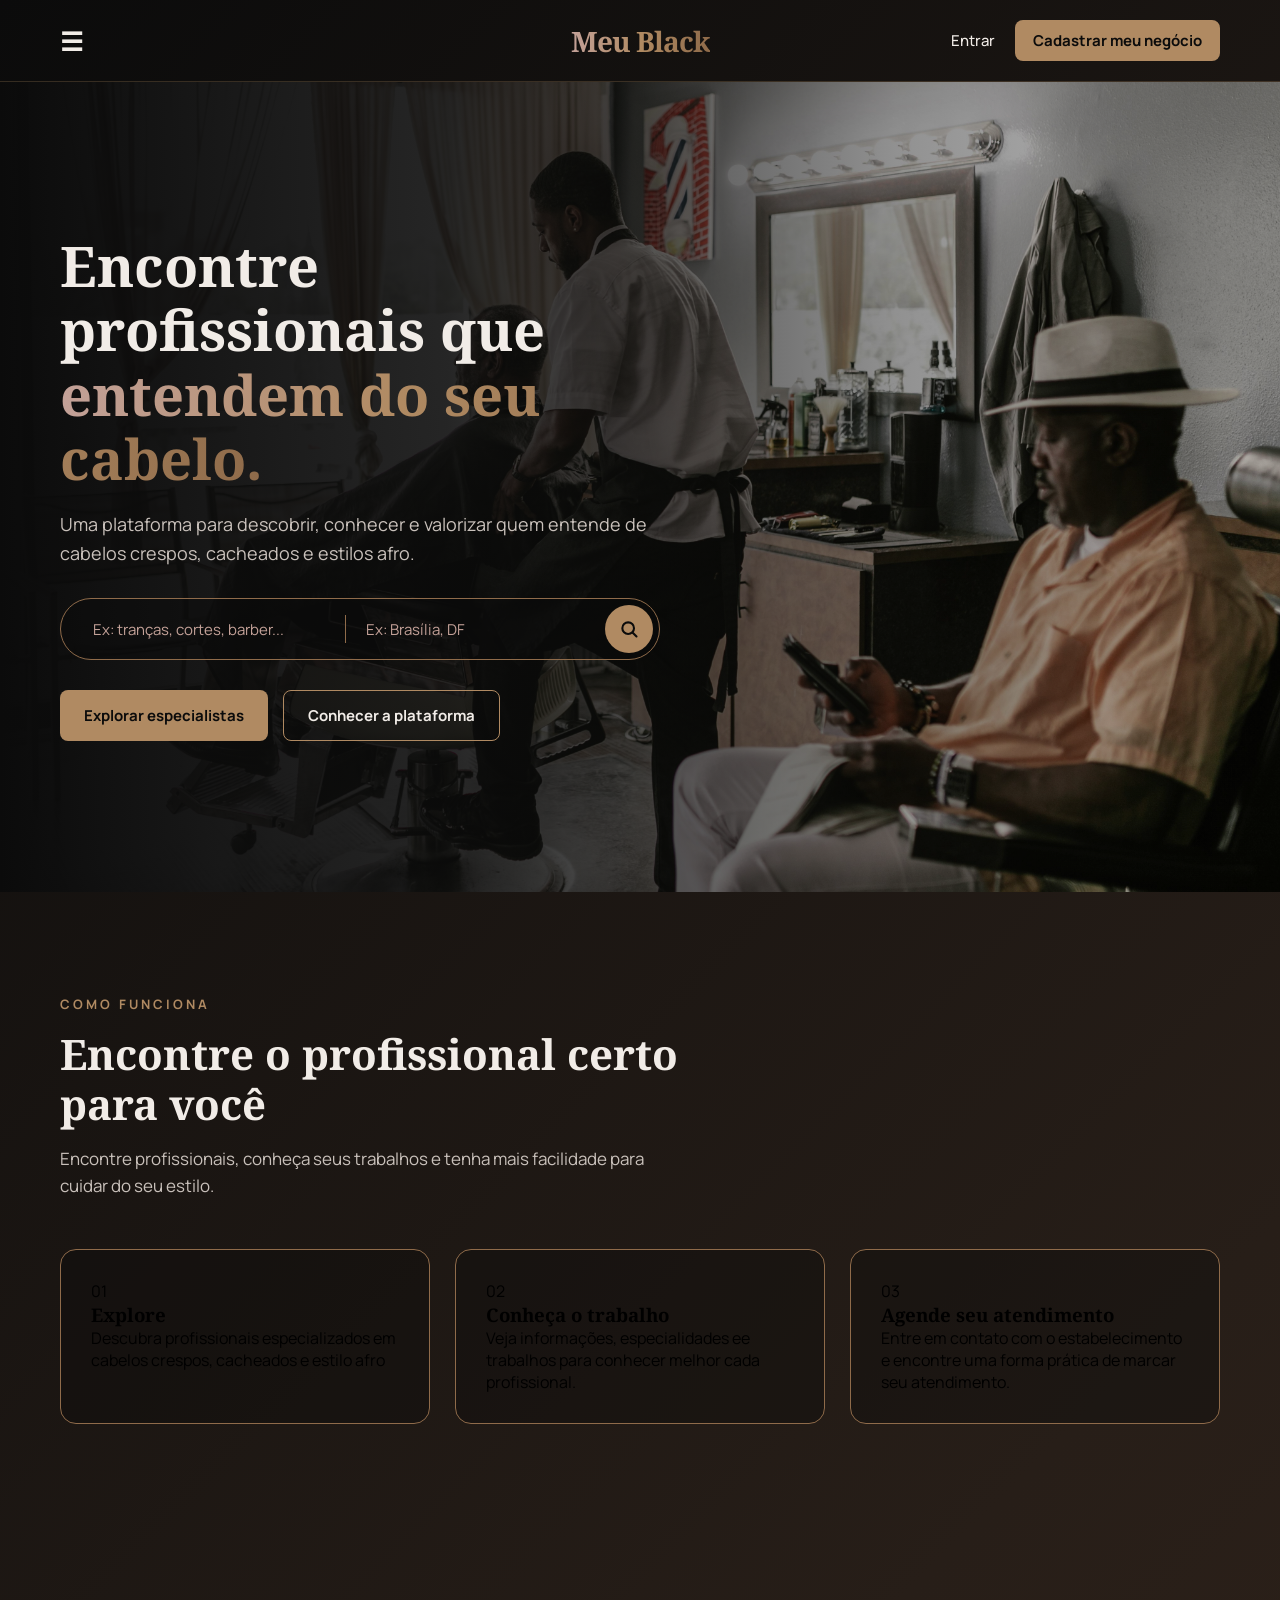
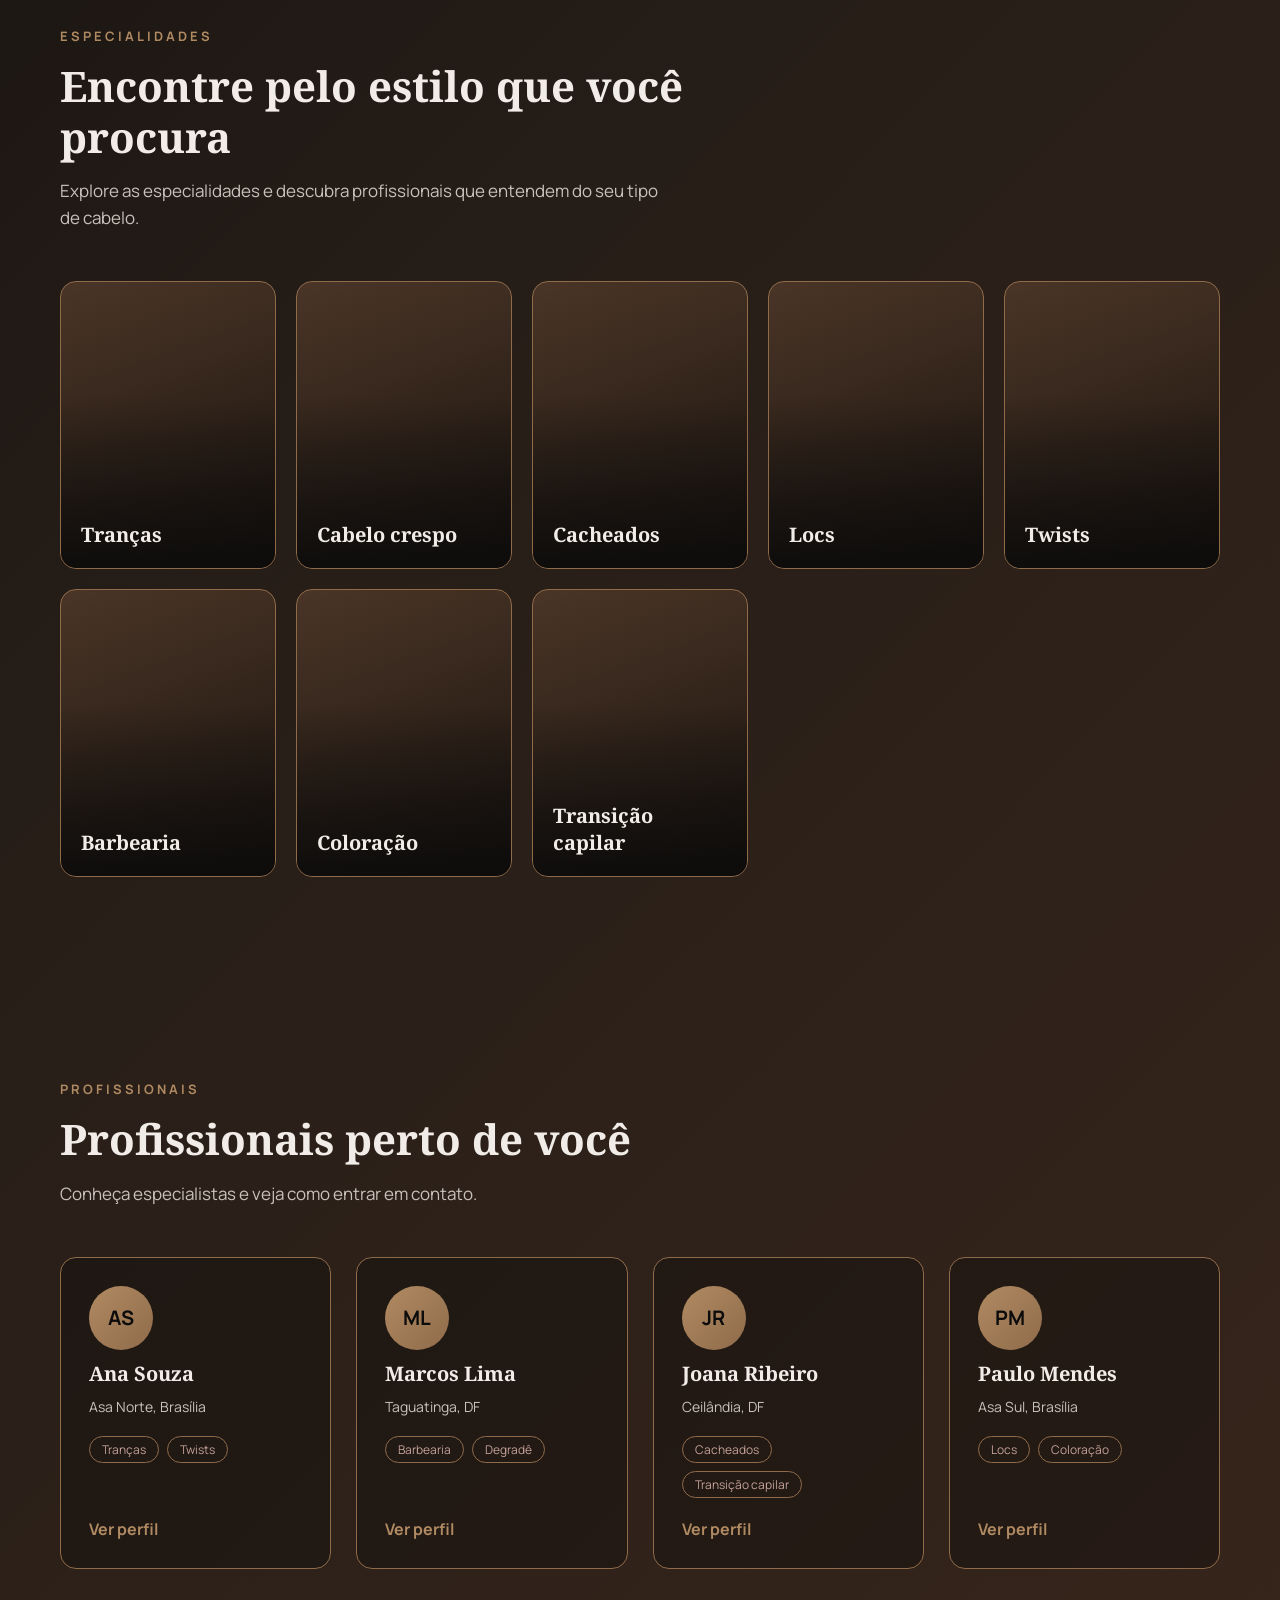
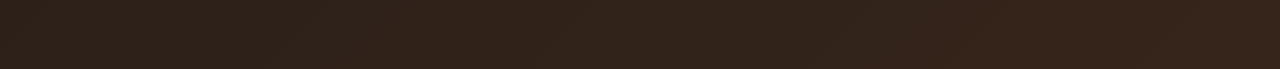
==== index.html @ 24d53608 "update" ====
<!doctype html>
<html lang="pt-br">
  <head>
    <meta charset="UTF-8" />
    <meta name="viewport" content="width=device-width, initial-scale=1.0" />
    <link
      href="https://fonts.googleapis.com/css2?family=Manrope:wght@400;500;600;700&family=Noto+Serif:wght@400;500;600;700&display=swap"
      rel="stylesheet"
    />
    <title>Meu Black</title>
    <link rel="stylesheet" href="style.css" />
  </head>
  <body>
    <header>
      <button class="menu-btn" aria-label="Abrir menu">&#9776;</button>

      <a href="#inicio" class="logo">
        <h1>Meu Black</h1>
      </a>

      <nav class="acoes">
        <a href="#entrar">Entrar</a>
        <a href="#" class="botao">Cadastrar meu negócio</a>
      </nav>
    </header>

    <section class="hero" id="inicio">
      <div class="hero-text">
        <h2>
          Encontre profissionais que
          <span>entendem do seu cabelo.</span>
        </h2>

        <p>
          Uma plataforma para descobrir, conhecer e valorizar quem entende de
          cabelos crespos, cacheados e estilos afro.
        </p>

        <div class="hero-search">
          <div class="search-group">
            <label for="servico" class="sr-only">O que você procura?</label>
            <input
              type="text"
              id="servico"
              placeholder="Ex: tranças, cortes, barber..."
            />
          </div>

          <div class="divisor"></div>

          <div class="search-group">
            <label for="localizacao" class="sr-only">Onde?</label>
            <input
              type="text"
              id="localizacao"
              placeholder="Ex: Brasília, DF"
            />
          </div>
          <button type="button" class="btn-buscar" aria-label="Buscar">
            <svg
              width="20"
              height="20"
              viewBox="0 0 24 24"
              fill="none"
              stroke="currentColor"
              stroke-width="2.5"
              stroke-linecap="round"
            >
              <circle cx="11" cy="11" r="7" />
              <line x1="16.5" y1="16.5" x2="21" y2="21" />
            </svg>
          </button>
        </div>

        <div class="hero-buttons">
          <button type="button">Explorar especialistas</button>

          <button type="button" class="btn-secundario">
            Conhecer a plataforma
          </button>
        </div>
      </div>

      <div class="hero-image">
        <img
          src="img/pexels-rdne-7697230.jpg"
          alt="Profissional especializado em cabelos crespos"
        />
      </div>
    </section>

    <section class="recursos" id="recursos">
      <div class="recursos-header">
        <span>COMO FUNCIONA</span>
        <h2>Encontre o profissional certo para você</h2>
        <p>
          Encontre profissionais, conheça seus trabalhos e tenha mais facilidade
          para cuidar do seu estilo.
        </p>
      </div>

      <div class="recursos-cards">
        <div class="recurso-card">
          <span>01</span>
          <h3>Explore</h3>
          <p>
            Descubra profissionais especializados em cabelos crespos, cacheados
            e estilo afro
          </p>
        </div>
        <div class="recurso-card">
          <span>02</span>
          <h3>Conheça o trabalho</h3>
          <p>
            Veja informações, especialidades ee trabalhos para conhecer melhor
            cada profissional.
          </p>
        </div>
        <div class="recurso-card">
          <span>03</span>
          <h3>Agende seu atendimento</h3>
          <p>
            Entre em contato com o estabelecimento e encontre uma forma prática
            de marcar seu atendimento.
          </p>
        </div>
      </div>
    </section>

    <section class="destaque" id="especialidades">
      <div class="destaques-header">
        <span>ESPECIALIDADES</span>
        <h2>Encontre pelo estilo que você procura</h2>
        <p>
          Explore as especialidades e descubra profissionais que entendem do seu
          tipo de cabelo.
        </p>
      </div>

      <div class="destaques-cards">
        <a href="#" class="destaque-card"><h3>Tranças</h3></a>
        <a href="#" class="destaque-card"><h3>Cabelo crespo</h3></a>
        <a href="#" class="destaque-card"><h3>Cacheados</h3></a>
        <a href="#" class="destaque-card"><h3>Locs</h3></a>
        <a href="#" class="destaque-card"><h3>Twists</h3></a>
        <a href="#" class="destaque-card"><h3>Barbearia</h3></a>
        <a href="#" class="destaque-card"><h3>Coloração</h3></a>
        <a href="#" class="destaque-card"><h3>Transição capilar</h3></a>
      </div>
    </section>

    <section class="profissionais" id="profissionais">
      <div class="profissionais-header">
        <span>PROFISSIONAIS</span>
        <h2>Profissionais perto de você</h2>
        <p>Conheça especialistas e veja como entrar em contato.</p>
      </div>

      <div class="profissionais-lista" id="lista-profissionais"></div>
    </section>

    <script src="script.js"></script>
  </body>
</html>
---- style.css ----
* {
  margin: 0;
  padding: 0;
  box-sizing: border-box;
}

/* ========================================
   VARIÁVEIS
======================================== */

:root {
  --cor-destaque: #c3a198;
  --cor-bronze: #b08a62;
  --cor-bronze-escuro: #8f6b4a;
  --cor-texto: #f1ece7;
  --cor-fundo: #0b0b0b;
}

/* ========================================
   BASE
======================================== */

body {
  min-height: 100vh;
  background: linear-gradient(
    135deg,
    var(--cor-fundo) 0%,
    #271e18 55%,
    #36251b 100%
  );
  font-family: "Manrope", sans-serif;
}

h1,
h2,
h3 {
  font-family: "Noto Serif", serif;
}

h1 {
  font-size: 28px;
  font-weight: 700;
  letter-spacing: -1px;
  background: linear-gradient(
    90deg,
    var(--cor-destaque),
    var(--cor-bronze),
    var(--cor-bronze-escuro)
  );
  -webkit-background-clip: text;
  -webkit-text-fill-color: transparent;
}

button {
  border: none;
  border-radius: 8px;
  padding: 14px 24px;
  color: var(--cor-fundo);
  background-color: var(--cor-bronze);
  font-weight: 700;
  cursor: pointer;
  transition: 0.3s;
  font-family: "Manrope", sans-serif;
  font-size: 15px;
}

button:hover {
  background-color: var(--cor-destaque);
  transform: translateY(-2px);
}

.btn-secundario {
  border: 1px solid var(--cor-bronze);
  background-color: transparent;
  color: var(--cor-texto);
}

.btn-secundario:hover {
  background-color: var(--cor-bronze);
  color: var(--cor-fundo);
}

/* esconde o label da tela, mas mantém para leitores de tela */
.sr-only {
  position: absolute;
  width: 1px;
  height: 1px;
  overflow: hidden;
  clip: rect(0, 0, 0, 0);
}

/* ========================================
   CABEÇALHO
======================================== */

header {
  display: grid;
  grid-template-columns: 1fr auto 1fr;
  align-items: center;
  padding: 20px 60px;
  position: relative;
  z-index: 10;
  border-bottom: 1px solid rgba(176, 138, 98, 0.25);
}

.menu-btn {
  justify-self: start;
  background: none;
  color: var(--cor-texto);
  padding: 0;
  font-size: 26px;
}

.menu-btn:hover {
  background: none;
  color: var(--cor-bronze);
  transform: none;
}

.logo {
  text-decoration: none;
}

.acoes {
  justify-self: end;
  display: flex;
  align-items: center;
  gap: 20px;
}

.acoes a {
  color: var(--cor-texto);
  text-decoration: none;
  font-size: 15px;
  font-weight: 500;
  transition: 0.3s;
}

.acoes a:hover {
  color: var(--cor-bronze);
}

.acoes .botao {
  background-color: var(--cor-bronze);
  color: var(--cor-fundo);
  padding: 10px 18px;
  border-radius: 8px;
  font-weight: 700;
}

.acoes .botao:hover {
  background-color: var(--cor-destaque);
  color: var(--cor-fundo);
}

/* ========================================
   HERO
======================================== */

.hero {
  position: relative;
  min-height: calc(100vh - 90px);
  display: flex;
  align-items: center;
  padding: 60px;
  overflow: hidden;
}

.hero-text {
  position: relative;
  z-index: 1;
  max-width: 600px;
  text-align: left;
}

.hero h2 {
  color: var(--cor-texto);
  font-size: 56px;
  line-height: 1.15;
  margin-bottom: 20px;
}

.hero h2 span {
  background: linear-gradient(
    90deg,
    var(--cor-destaque),
    var(--cor-bronze),
    var(--cor-bronze-escuro)
  );
  -webkit-background-clip: text;
  -webkit-text-fill-color: transparent;
}

.hero p {
  color: #c9c1bb;
  font-size: 18px;
  line-height: 1.6;
  max-width: 600px;
  margin-bottom: 30px;
}

.hero-buttons {
  display: flex;
  gap: 15px;
  justify-content: flex-start;
}

/* imagem de fundo */
.hero-image {
  position: absolute;
  inset: 0;
  z-index: 0;
}

.hero-image img {
  width: 100%;
  height: 100%;
  object-fit: cover;
  object-position: 70% center;
  filter: brightness(0.75);
}

/* camada escura: forte na esquerda (onde fica o texto), some na direita */
.hero-image::after {
  content: "";
  position: absolute;
  inset: 0;
  background: linear-gradient(
    90deg,
    var(--cor-fundo) 0%,
    rgba(11, 11, 11, 0.85) 35%,
    rgba(11, 11, 11, 0.25) 70%,
    transparent 100%
  );
}

/* barra de busca */
.hero-search {
  display: flex;
  align-items: center;
  width: 100%;
  max-width: 600px;
  margin-bottom: 30px;
  padding: 6px 6px 6px 24px;
  border: 1px solid var(--cor-bronze-escuro);
  border-radius: 999px;
  background-color: rgba(11, 11, 11, 0.5);
  transition: 0.3s;
}

.hero-search:focus-within {
  border-color: var(--cor-bronze);
}

.search-group {
  flex: 1;
}

.search-group input {
  width: 100%;
  padding: 12px 8px;
  border: none;
  background: transparent;
  color: var(--cor-texto);
  font-family: "Manrope", sans-serif;
  font-size: 15px;
  outline: none;
}

.search-group input::placeholder {
  color: #c3a198;
}

.divisor {
  width: 1px;
  height: 28px;
  margin: 0 12px;
  background-color: var(--cor-bronze-escuro);
}

.btn-buscar {
  display: flex;
  align-items: center;
  justify-content: center;
  width: 48px;
  height: 48px;
  padding: 0;
  border-radius: 50%;
}

/* ========================================
   SEÇÕES (recursos, especialidades, profissionais)
======================================== */

.recursos,
.destaque,
.profissionais {
  padding: 100px 60px;
}

.recursos-header,
.destaques-header,
.profissionais-header {
  max-width: 700px;
  margin-bottom: 50px;
}

.recursos-header > span,
.destaques-header > span,
.profissionais-header > span {
  color: var(--cor-bronze);
  font-size: 13px;
  font-weight: 700;
  letter-spacing: 3px;
}

.recursos-header h2,
.destaques-header h2,
.profissionais-header h2 {
  color: var(--cor-texto);
  font-size: 42px;
  line-height: 1.2;
  margin: 15px 0;
}

.recursos-header p,
.destaques-header p,
.profissionais-header p {
  color: #c9c1bb;
  font-size: 17px;
  line-height: 1.6;
  max-width: 600px;
}

/* ========================================
   COMO FUNCIONA
======================================== */

.recursos-cards {
  display: flex;
  gap: 25px;
}

.recurso-card {
  flex: 1;
  padding: 30px;
  border: 1px solid var(--cor-bronze-escuro);
  border-radius: 16px;
  background-color: rgba(11, 11, 11, 0.35);
}

/* ========================================
   ESPECIALIDADES
======================================== */

.destaques-cards {
  display: grid;
  grid-template-columns: repeat(auto-fill, minmax(200px, 1fr));
  gap: 20px;
}

.destaque-card {
  position: relative;
  display: flex;
  align-items: flex-end;
  aspect-ratio: 3 / 4;
  padding: 20px;
  overflow: hidden;
  text-decoration: none;
  border: 1px solid var(--cor-bronze-escuro);
  border-radius: 16px;
  background-color: #2a1f18;
  background-image: linear-gradient(160deg, #4a3527, #1a130e);
  background-size: cover;
  background-position: center;
  transition: 0.3s;
}

.destaque-card:hover {
  transform: translateY(-6px);
  border-color: var(--cor-bronze);
}

/* escurece a parte de baixo para o texto ficar legível sobre qualquer foto */
.destaque-card::before {
  content: "";
  position: absolute;
  inset: 0;
  background: linear-gradient(to top, rgba(11, 11, 11, 0.85), transparent 60%);
}

.destaque-card h3 {
  position: relative;
  color: var(--cor-texto);
  font-size: 20px;
}

/* ========================================
   PROFISSIONAIS
======================================== */

.profissionais-lista {
  display: grid;
  grid-template-columns: repeat(auto-fill, minmax(240px, 1fr));
  gap: 25px;
}

.pro-card {
  display: flex;
  flex-direction: column;
  align-items: flex-start;
  gap: 10px;
  padding: 28px;
  border: 1px solid var(--cor-bronze-escuro);
  border-radius: 16px;
  background-color: rgba(11, 11, 11, 0.35);
  transition: 0.3s;
}

.pro-card:hover {
  transform: translateY(-6px);
  border-color: var(--cor-bronze);
}

.pro-avatar {
  display: flex;
  align-items: center;
  justify-content: center;
  width: 64px;
  height: 64px;
  border-radius: 50%;
  background: linear-gradient(
    135deg,
    var(--cor-bronze),
    var(--cor-bronze-escuro)
  );
  color: var(--cor-fundo);
  font-weight: 700;
  font-size: 20px;
}

.pro-card h3 {
  color: var(--cor-texto);
  font-size: 20px;
}

.pro-cidade {
  color: #c9c1bb;
  font-size: 14px;
}

.pro-tags {
  display: flex;
  flex-wrap: wrap;
  gap: 8px;
}

.tag {
  padding: 4px 12px;
  border: 1px solid var(--cor-bronze-escuro);
  border-radius: 999px;
  color: var(--cor-destaque);
  font-size: 12px;
}

.pro-botao {
  margin-top: auto;
  padding-top: 10px;
  color: var(--cor-bronze);
  font-weight: 700;
  text-decoration: none;
}

.pro-botao:hover {
  color: var(--cor-destaque);
}
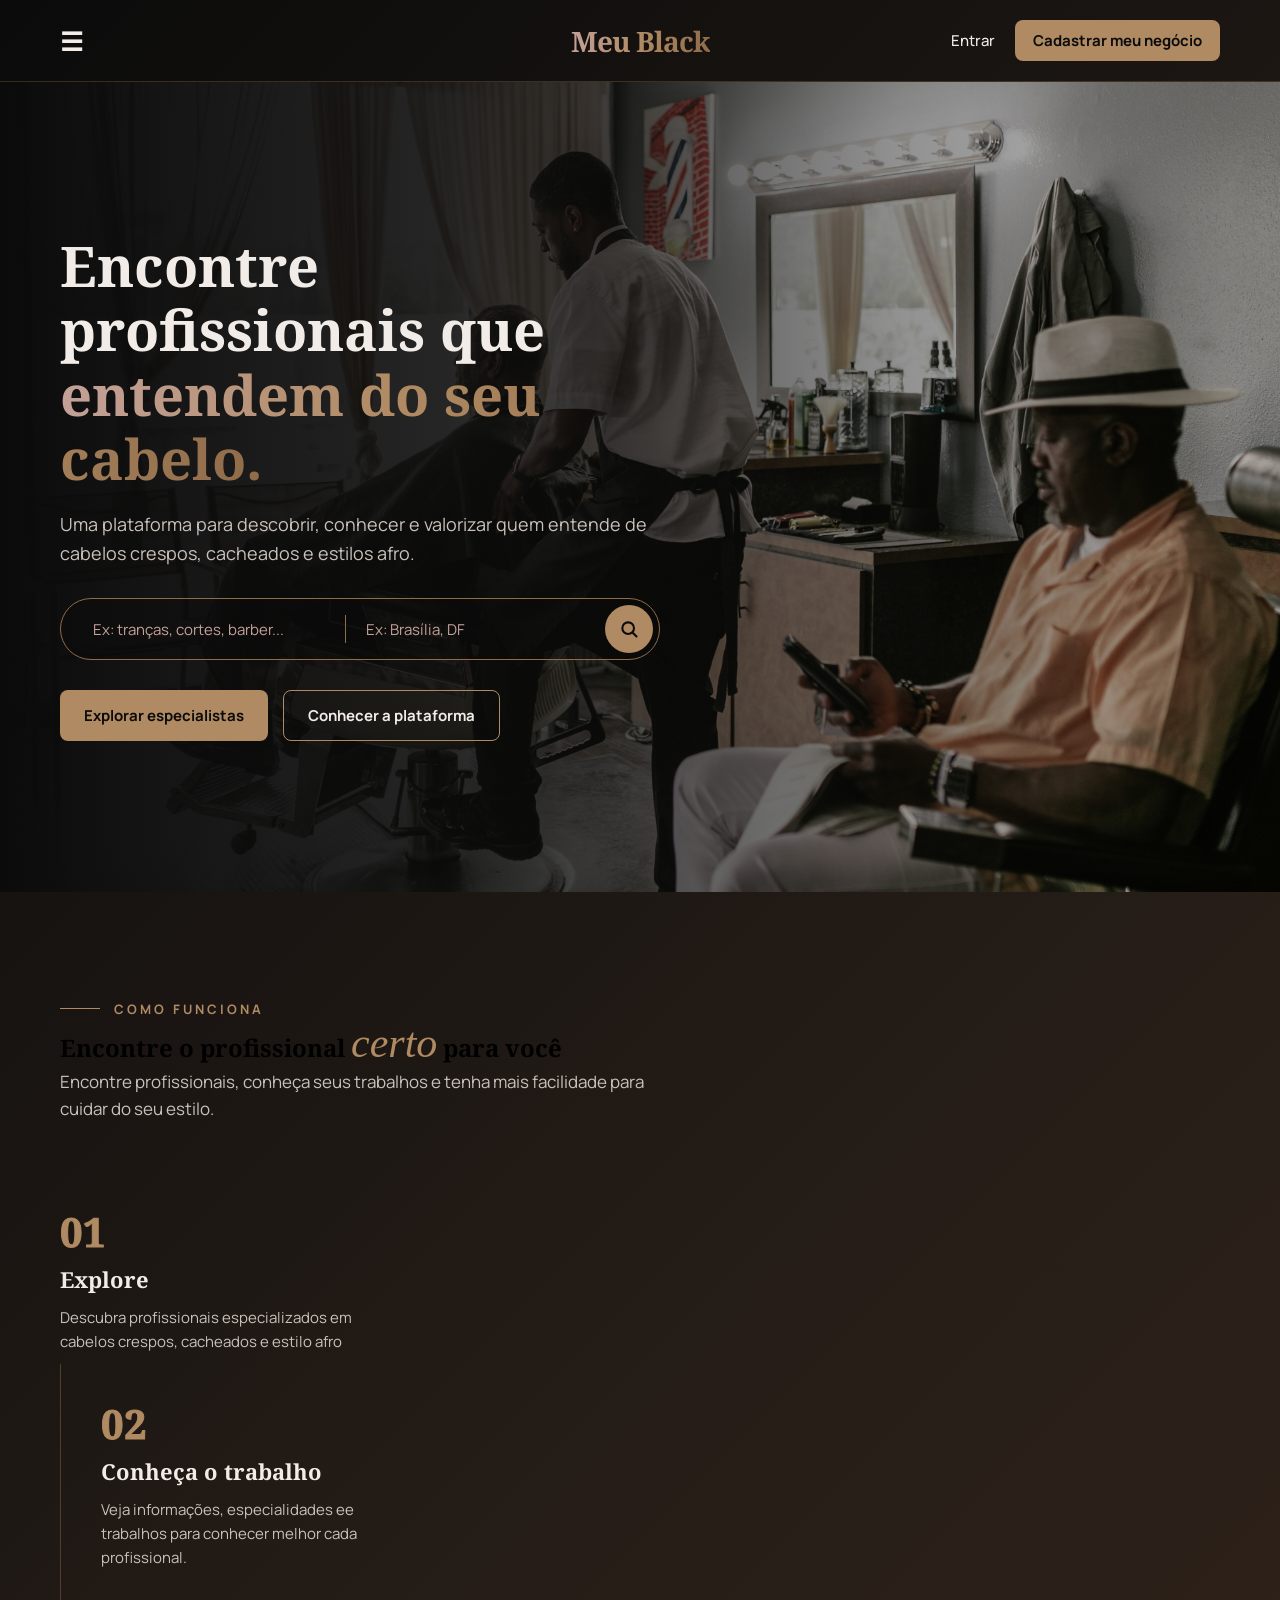
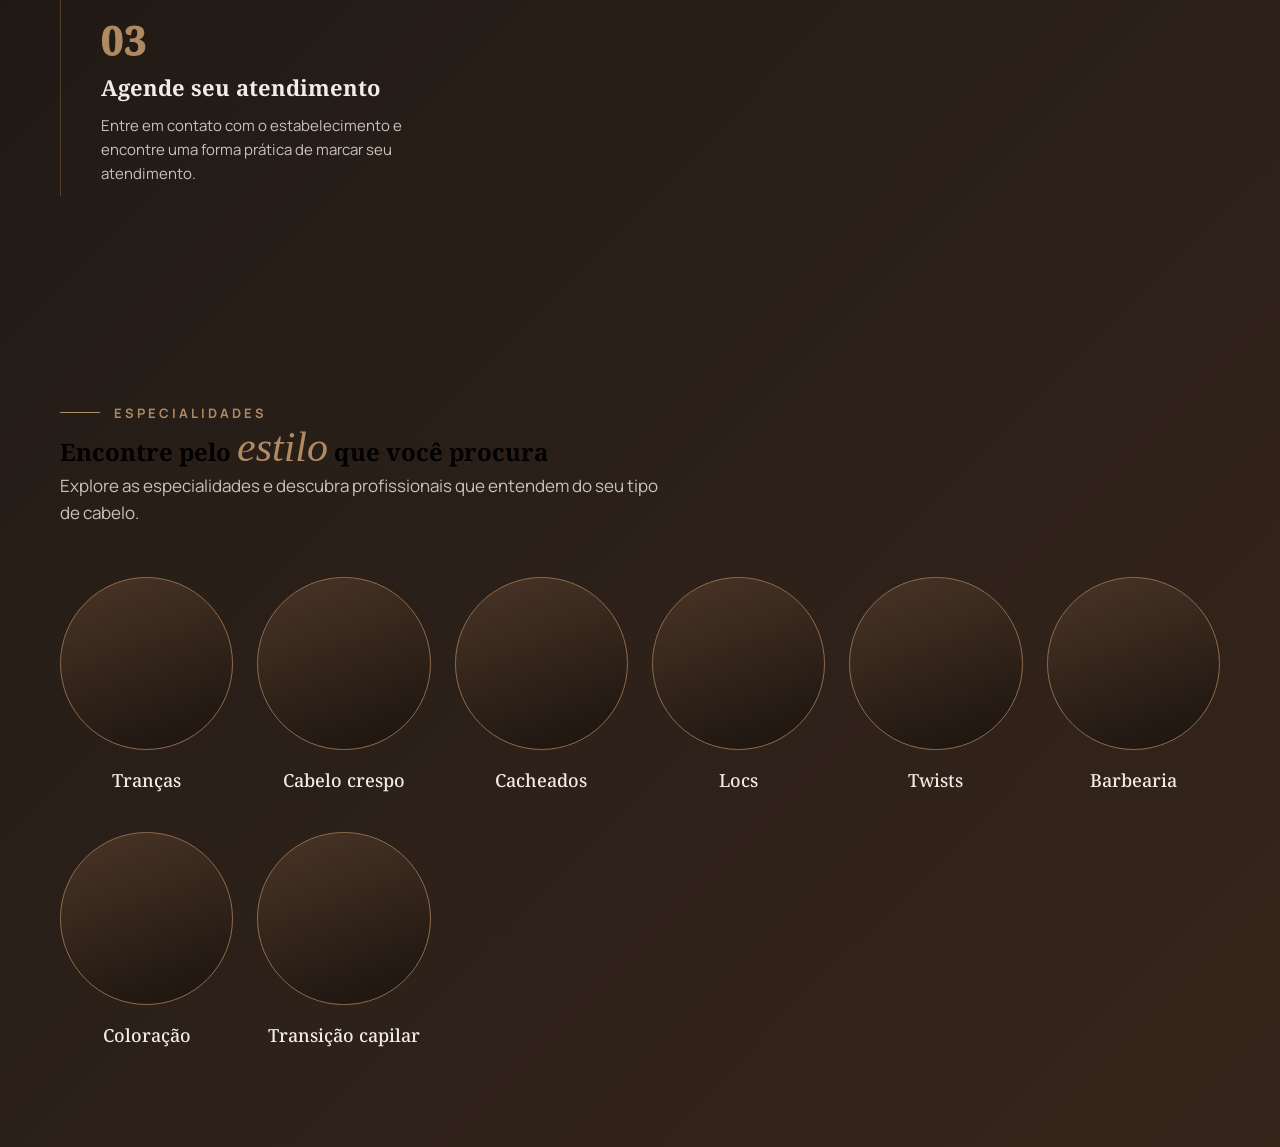
==== commit 87c42d88: "Css update" ====
--- a/index.html
+++ b/index.html
@@ -12,7 +12,7 @@
   </head>
   <body>
     <header>
-      <button class="menu-btn" aria-label="Abrir menu">&#9776;</button>
+      <button class="menu-btn" id="menu-abrir" aria-label="Abrir menu">&#9776;</button>
 
       <a href="#inicio" class="logo">
         <h1>Meu Black</h1>
@@ -23,6 +23,19 @@
         <a href="#" class="botao">Cadastrar meu negócio</a>
       </nav>
     </header>
+
+    <div class="menu-overlay" id="menu-overlay"></div>
+    <aside class="menu-lateral" id="menu-lateral" aria-hidden="true">
+      <button class="menu-fechar" id="menu-fechar" aria-label="Fechar menu">
+        &times;
+      </button>
+      <nav>
+        <a href="#inicio">Início</a>
+        <a href="#recursos">Como funciona</a>
+        <a href="#especialidades">Especialidades</a>
+        <a href="#sobre">Sobre</a>
+      </nav>
+    </aside>
 
     <section class="hero" id="inicio">
       <div class="hero-text">
@@ -92,7 +105,7 @@
     <section class="recursos" id="recursos">
       <div class="recursos-header">
         <span>COMO FUNCIONA</span>
-        <h2>Encontre o profissional certo para você</h2>
+        <h2>Encontre o profissional <em>certo</em> para você</h2>
         <p>
           Encontre profissionais, conheça seus trabalhos e tenha mais facilidade
           para cuidar do seu estilo.
@@ -130,33 +143,46 @@
     <section class="destaque" id="especialidades">
       <div class="destaques-header">
         <span>ESPECIALIDADES</span>
-        <h2>Encontre pelo estilo que você procura</h2>
+       <h2>Encontre pelo <em>estilo</em> que você procura</h2>
         <p>
           Explore as especialidades e descubra profissionais que entendem do seu
           tipo de cabelo.
         </p>
       </div>
-
       <div class="destaques-cards">
-        <a href="#" class="destaque-card"><h3>Tranças</h3></a>
-        <a href="#" class="destaque-card"><h3>Cabelo crespo</h3></a>
-        <a href="#" class="destaque-card"><h3>Cacheados</h3></a>
-        <a href="#" class="destaque-card"><h3>Locs</h3></a>
-        <a href="#" class="destaque-card"><h3>Twists</h3></a>
-        <a href="#" class="destaque-card"><h3>Barbearia</h3></a>
-        <a href="#" class="destaque-card"><h3>Coloração</h3></a>
-        <a href="#" class="destaque-card"><h3>Transição capilar</h3></a>
+        <a href="profissionais.html?servico=trancas" class="destaque-card">
+          <div class="arco"></div>
+          <h3>Tranças</h3>
+        </a>
+        <a href="profissionais.html?servico=crespo" class="destaque-card">
+          <div class="arco"></div>
+          <h3>Cabelo crespo</h3>
+        </a>
+        <a href="profissionais.html?servico=cacheados" class="destaque-card">
+          <div class="arco"></div>
+          <h3>Cacheados</h3>
+          </a>
+        <a href="profissionais.html?servico=locs" class="destaque-card">
+          <div class="arco"></div>
+          <h3>Locs</h3>
+          </a>
+        <a href="profissionais.html?servico=twists" class="destaque-card">
+          <div class="arco"></div>
+          <h3>Twists</h3>
+          </a>
+        <a href="profissionais.html?servico=barbearia" class="destaque-card">
+          <div class="arco"></div>
+          <h3>Barbearia</h3>
+          </a>
+        <a href="profissionais.html?servico=coloracao" class="destaque-card">
+          <div class="arco"></div>
+          <h3>Coloração</h3>
+          </a>
+        <a href="profissionais.html?servico=transicao" class="destaque-card">
+          <div class="arco"></div>
+          <h3>Transição capilar</h3>
+          </a>
       </div>
-    </section>
-
-    <section class="profissionais" id="profissionais">
-      <div class="profissionais-header">
-        <span>PROFISSIONAIS</span>
-        <h2>Profissionais perto de você</h2>
-        <p>Conheça especialistas e veja como entrar em contato.</p>
-      </div>
-
-      <div class="profissionais-lista" id="lista-profissionais"></div>
     </section>
 
     <script src="script.js"></script>
--- a/style.css
+++ b/style.css
@@ -19,6 +19,11 @@
 /* ========================================
    BASE
 ======================================== */
+
+html {
+  scroll-behavior: smooth;
+}
+
 
 body {
   min-height: 100vh;
@@ -305,6 +310,7 @@
   margin-bottom: 50px;
 }
 
+/* rótulo com linha fina antes */
 .recursos-header > span,
 .destaques-header > span,
 .profissionais-header > span {
@@ -312,14 +318,29 @@
   font-size: 13px;
   font-weight: 700;
   letter-spacing: 3px;
-}
-
-.recursos-header h2,
-.destaques-header h2,
-.profissionais-header h2 {
-  color: var(--cor-texto);
+  display: inline-flex;
+  align-items: center;
+  gap: 14px;
+}
+
+.recursos-header > span::before,
+.destaques-header > span::before,
+.profissionais-header > span::before {
+  content: "";
+  width: 40px;
+  height: 1px;
+  background: var(--cor-bronze);
+}
+
+
+.recursos-header h2 em,
+.destaques-header h2 em,
+.profissionais-header h2 em {
+  color: var(--cor-bronze);
   font-size: 42px;
+  font-style: italic;
   line-height: 1.2;
+  font-weight: 400;
   margin: 15px 0;
 }
 
@@ -336,17 +357,49 @@
    COMO FUNCIONA
 ======================================== */
 
-.recursos-cards {
-  display: flex;
-  gap: 25px;
+.recurso-cards {
+  display: grid;
+  grid-template-columns: repeat(3, 1fr);
+  gap: 0;
+  border-top: 1px solid rgba(176, 138, 98, 0.35);
 }
 
 .recurso-card {
-  flex: 1;
-  padding: 30px;
-  border: 1px solid var(--cor-bronze-escuro);
-  border-radius: 16px;
-  background-color: rgba(11, 11, 11, 0.35);
+  display: flex;
+  flex-direction: column;
+  gap: 14px;
+  padding: 40px 40px 10px 0;
+}
+
+.recurso-card + .recurso-card {
+  padding-left: 40px;
+  border-left: 1px solid rgba(176, 138, 98, 0.35);
+}
+
+.recurso-card > span {
+  font-family: "Noto Serif", serif;
+  font-size: 96px;
+  font-weight: 700;
+  line-height: 1;
+  color: transparent;
+  -webkit-text-stroke: 1px var(--cor-bronze);
+  transition: 0.4s;
+}
+
+.recurso-card:hover > span {
+  color: var(--cor-bronze);
+}
+
+.recurso-card h3 {
+  color: var(--cor-texto);
+  font-size: 24px;
+}
+
+.recurso-card p {
+  color: #c9c1bb;
+  font-size: 15px;
+  line-height: 1.7;
+  max-width: 320px;
 }
 
 /* ========================================
@@ -355,45 +408,53 @@
 
 .destaques-cards {
   display: grid;
-  grid-template-columns: repeat(auto-fill, minmax(200px, 1fr));
-  gap: 20px;
+  grid-template-columns: repeat(auto-fill, minmax(160px, 1fr));
+  gap: 40px 24px;
 }
 
 .destaque-card {
-  position: relative;
-  display: flex;
-  align-items: flex-end;
-  aspect-ratio: 3 / 4;
-  padding: 20px;
-  overflow: hidden;
+  display: flex;
+  flex-direction: column;
+  align-items: center;
+  gap: 18px;
   text-decoration: none;
-  border: 1px solid var(--cor-bronze-escuro);
-  border-radius: 16px;
+}
+
+.arco {
+  width: 100%;
+  aspect-ratio: 1 / 1;
+  border-radius: 50%;
+  border:  1px solid var(--cor-bronze-escuro);
   background-color: #2a1f18;
   background-image: linear-gradient(160deg, #4a3527, #1a130e);
   background-size: cover;
   background-position: center;
-  transition: 0.3s;
-}
-
-.destaque-card:hover {
-  transform: translateY(-6px);
-  border-color: var(--cor-bronze);
+  transition: 0.4s;
 }
 
 /* escurece a parte de baixo para o texto ficar legível sobre qualquer foto */
-.destaque-card::before {
-  content: "";
-  position: absolute;
-  inset: 0;
-  background: linear-gradient(to top, rgba(11, 11, 11, 0.85), transparent 60%);
+.destaque-card:hover .arco {
+ border-color: var(--cor-bronze);
+ transform: translateY(-8px);
+ box-shadow:
+    0 0 0 6px #14100d,
+    0 0 0 7px var(--cor-bronze),
+    0 20px 40px rgba(0, 0, 0, 0.4);
 }
 
 .destaque-card h3 {
-  position: relative;
-  color: var(--cor-texto);
-  font-size: 20px;
-}
+  color: var(--cor-texto);
+  font-size: 18px;
+  font-weight: 500;
+  text-align: center;
+  transition: 0.3s;
+}
+
+.destaque-card:hover h3 {
+  color: var(--cor-bronze);
+}
+
+
 
 /* ========================================
    PROFISSIONAIS
@@ -473,4 +534,113 @@
 
 .pro-botao:hover {
   color: var(--cor-destaque);
-}+}
+
+.sem-resultado {
+  color: #c9c1bb;
+  font-size: 16px;
+}
+
+/* ========================================
+   MENU LATERAL
+======================================== */
+
+.menu-overlay {
+  position: fixed;
+  inset: 0;
+  z-index: 90;
+  background: rgba(0 , 0, 0, 0.6);
+  opacity: 0;
+  visibility: hidden;
+  transition: 0.3s;
+}
+
+.menu-lateral {
+  position: fixed;
+  top: 0;
+  left: 0;
+  bottom: 0;
+  z-index: 100;
+  width: 300px;
+  padding: 30px;
+  background: #14100d;
+  border-right: 1px solid var(--cor-bronze-escuro);
+  transform: translateX(-100%);
+  transition: trasnform 0.3s ease;
+}
+
+.menu-lateral nav {
+  display: flex;
+  flex-direction: column;
+  gap: 8px;
+  margin-top: 40px;
+}
+
+.menu-lateral nav a {
+  padding: 12px 0;
+  color: var(--cor-texto);
+  font-size: 18px;
+  text-decoration: none;
+  border-bottom: 1px solid rgba(176, 138, 98, 0.2);
+  transition: 0.3s;
+}
+
+
+.menu-lateral nav a:hover {
+  color: var(--cor-bronze);
+}
+
+.menu-fechar {
+  padding: 0;
+  background: none;
+  color: var(--cor-texto);
+  font-size: 32px;
+  line-height: 1;
+}
+
+.menu-fechar:hover {
+  background: none;
+  color: var(--cor-bronze);
+  transform: none;
+}
+
+/* estado aberto: o JS adiciona a classe "aberto" */
+.menu-lateral.aberto {
+  transform: translateX(0);
+}
+
+.menu-overlay.aberto {
+  opacity: 1;
+  visibility: visible;
+}
+
+.recurso-card {
+  display: flex;
+  flex-direction: column;
+  gap: 12px;
+  transition: 0.3s;
+}
+
+.recurso-card:hover {
+  transform: translateY(-6px);
+  border-color: var(--cor-bronze);
+}
+
+.recurso-card > span {
+  color: var(--cor-bronze);
+  font-family: "Noto Serif", serif;
+  font-size: 40px;
+  font-weight: 700;
+  line-height: 1;
+}
+
+.recurso-card h3 {
+  color: var(--cor-texto);
+  font-size: 22px;
+}
+
+.recurso-card p {
+  color: #c9c1bb;
+  font-size: 15px;
+  line-height: 1.6;
+}
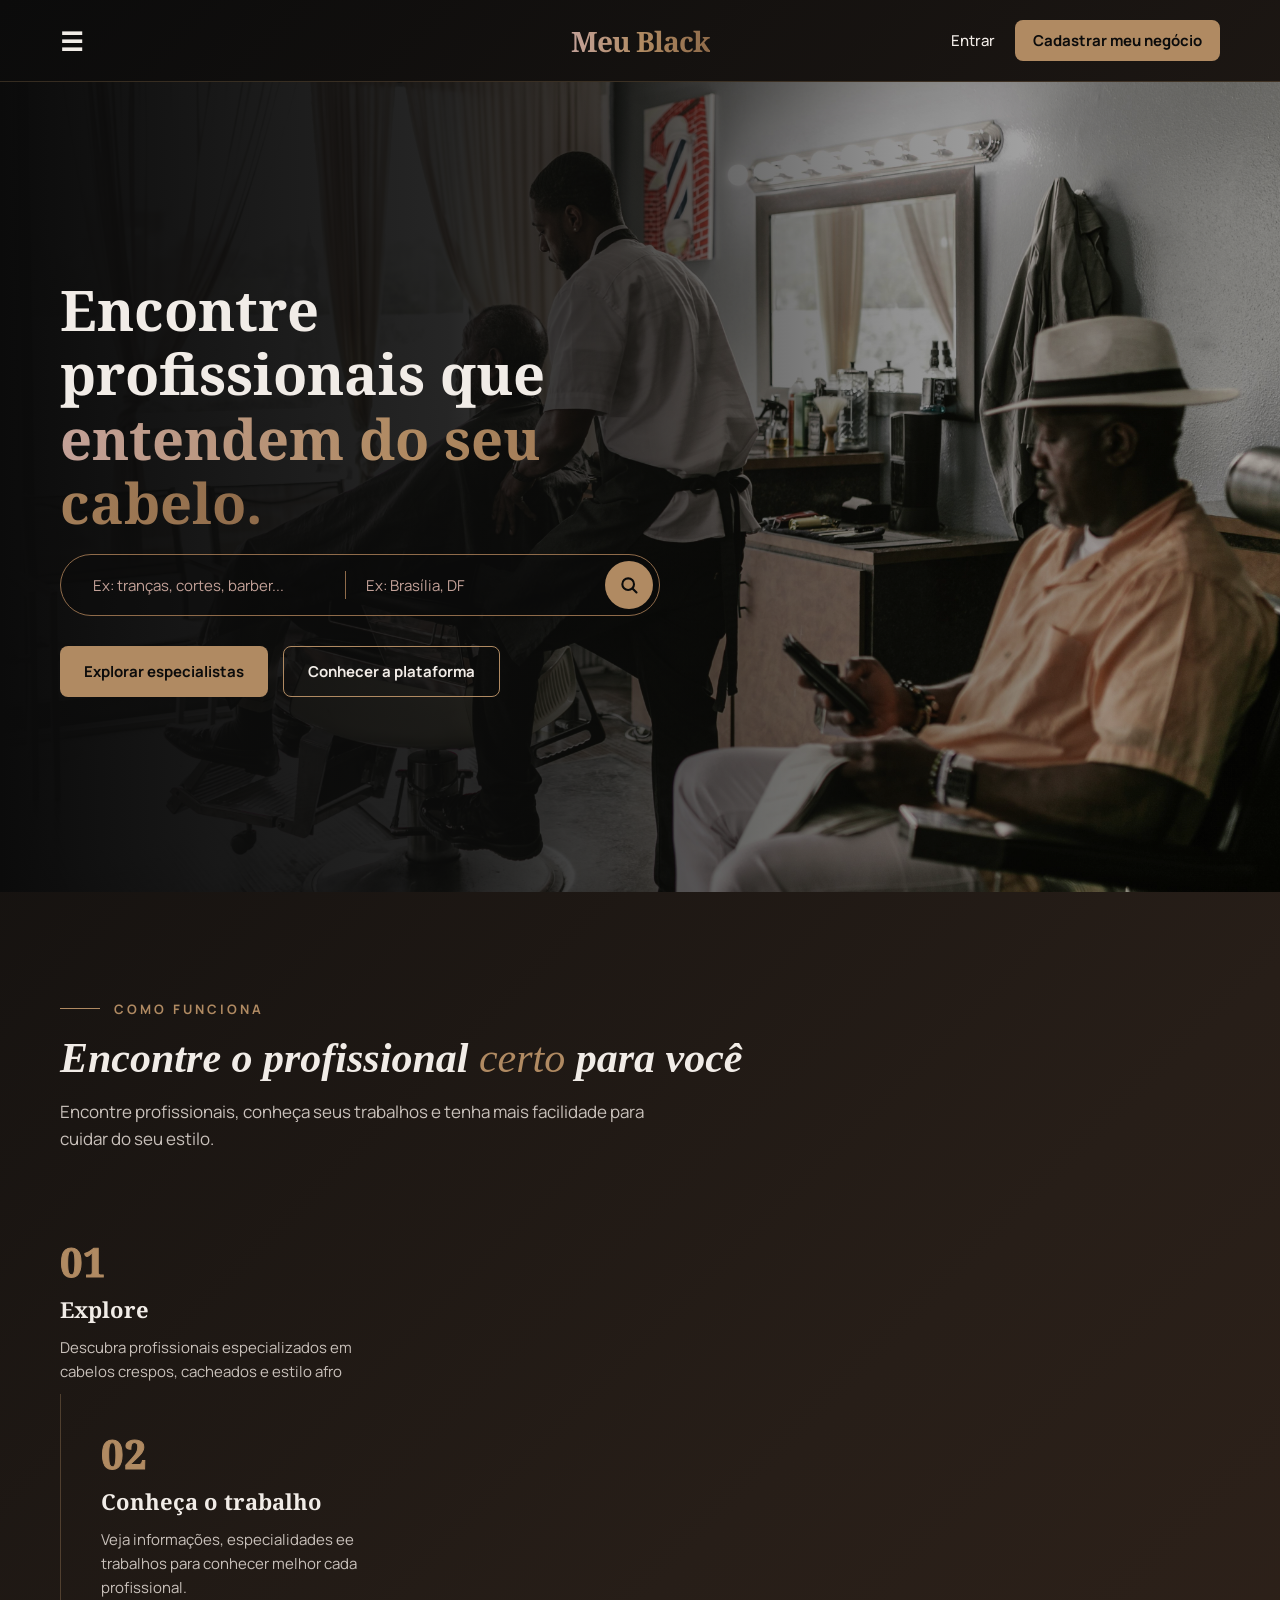
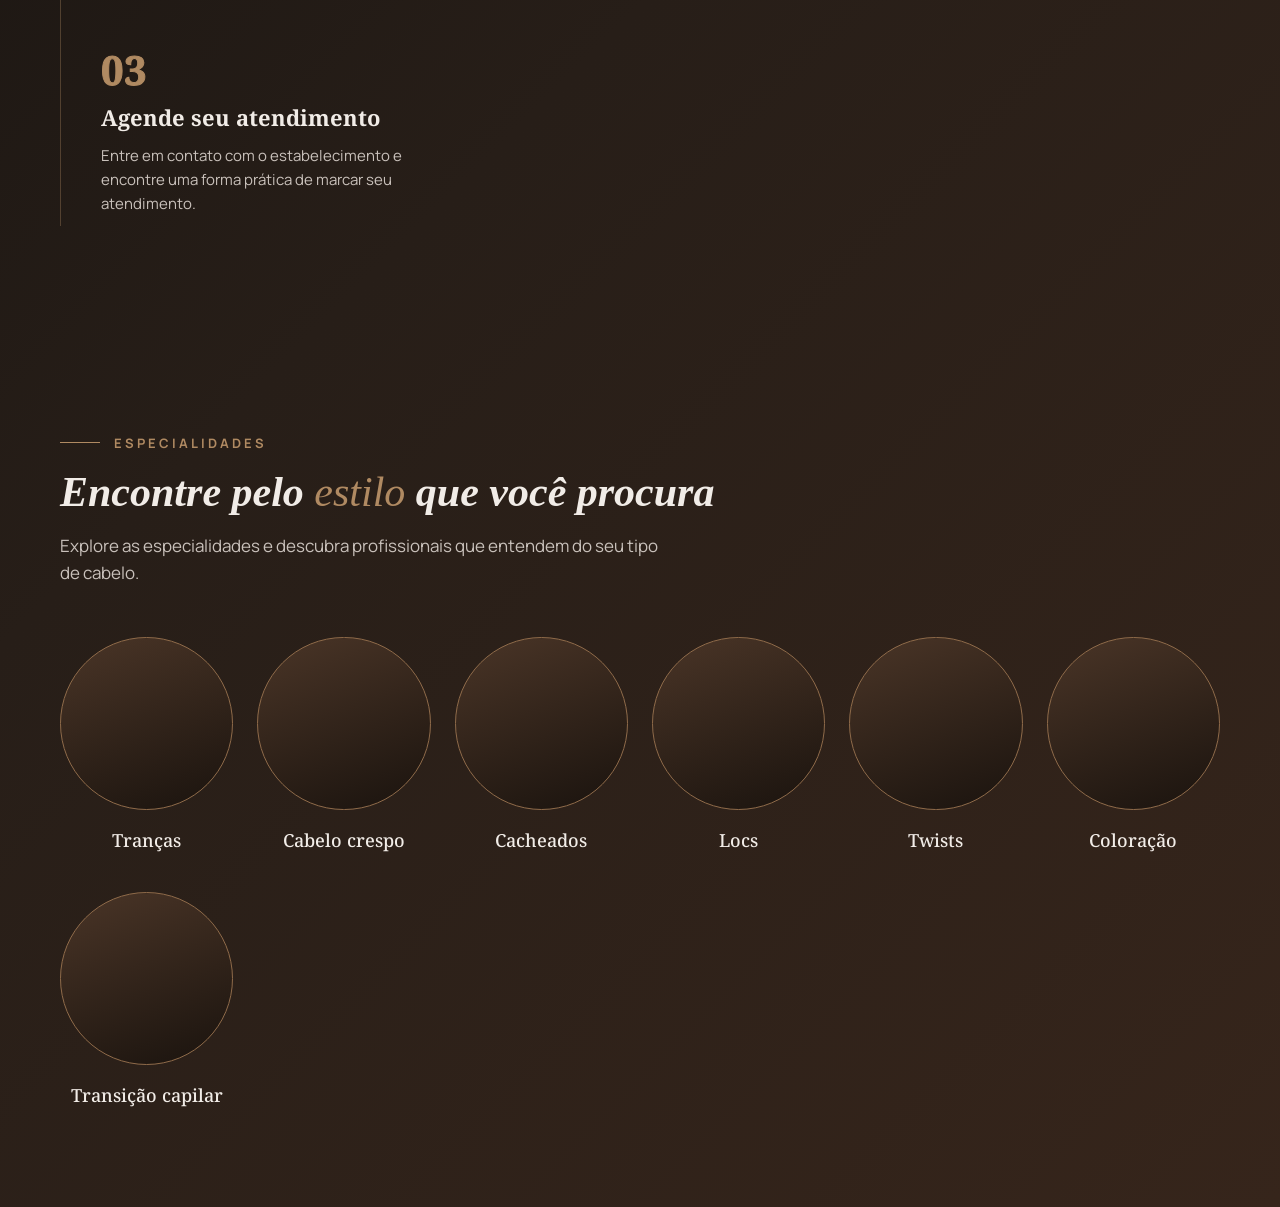
==== commit ef11a604: "update html" ====
--- a/index.html
+++ b/index.html
@@ -43,12 +43,6 @@
           Encontre profissionais que
           <span>entendem do seu cabelo.</span>
         </h2>
-
-        <p>
-          Uma plataforma para descobrir, conhecer e valorizar quem entende de
-          cabelos crespos, cacheados e estilos afro.
-        </p>
-
         <div class="hero-search">
           <div class="search-group">
             <label for="servico" class="sr-only">O que você procura?</label>
@@ -170,9 +164,6 @@
           <div class="arco"></div>
           <h3>Twists</h3>
           </a>
-        <a href="profissionais.html?servico=barbearia" class="destaque-card">
-          <div class="arco"></div>
-          <h3>Barbearia</h3>
           </a>
         <a href="profissionais.html?servico=coloracao" class="destaque-card">
           <div class="arco"></div>
--- a/style.css
+++ b/style.css
@@ -23,7 +23,6 @@
 html {
   scroll-behavior: smooth;
 }
-
 
 body {
   min-height: 100vh;
@@ -332,27 +331,34 @@
   background: var(--cor-bronze);
 }
 
-
-.recursos-header h2 em,
-.destaques-header h2 em,
-.profissionais-header h2 em {
-  color: var(--cor-bronze);
+.recursos-header h2 ,
+.destaques-header h2 ,
+.profissionais-header h2 {
+  color: var(--cor-texto);
   font-size: 42px;
   font-style: italic;
   line-height: 1.2;
-  font-weight: 400;
   margin: 15px 0;
 }
 
 .recursos-header p,
-.destaques-header p,
-.profissionais-header p {
+.destaques-header p {
   color: #c9c1bb;
   font-size: 17px;
   line-height: 1.6;
   max-width: 600px;
 }
 
+.recursos-header h2 em,
+.destaques-header h2 em,
+.profissionais-header h2 em {
+  color: var(--cor-bronze);
+  font-style: italic;
+  font-weight: 400;
+}
+
+
+
 /* ========================================
    COMO FUNCIONA
 ======================================== */
@@ -361,7 +367,7 @@
   display: grid;
   grid-template-columns: repeat(3, 1fr);
   gap: 0;
-  border-top: 1px solid rgba(176, 138, 98, 0.35);
+  border-top: 1px solid rgba(239, 237, 236, 0.35);
 }
 
 .recurso-card {
@@ -424,7 +430,7 @@
   width: 100%;
   aspect-ratio: 1 / 1;
   border-radius: 50%;
-  border:  1px solid var(--cor-bronze-escuro);
+  border: 1px solid var(--cor-bronze-escuro);
   background-color: #2a1f18;
   background-image: linear-gradient(160deg, #4a3527, #1a130e);
   background-size: cover;
@@ -434,9 +440,9 @@
 
 /* escurece a parte de baixo para o texto ficar legível sobre qualquer foto */
 .destaque-card:hover .arco {
- border-color: var(--cor-bronze);
- transform: translateY(-8px);
- box-shadow:
+  border-color: var(--cor-bronze);
+  transform: translateY(-8px);
+  box-shadow:
     0 0 0 6px #14100d,
     0 0 0 7px var(--cor-bronze),
     0 20px 40px rgba(0, 0, 0, 0.4);
@@ -453,8 +459,6 @@
 .destaque-card:hover h3 {
   color: var(--cor-bronze);
 }
-
-
 
 /* ========================================
    PROFISSIONAIS
@@ -549,7 +553,7 @@
   position: fixed;
   inset: 0;
   z-index: 90;
-  background: rgba(0 , 0, 0, 0.6);
+  background: rgba(0, 0, 0, 0.6);
   opacity: 0;
   visibility: hidden;
   transition: 0.3s;
@@ -585,7 +589,6 @@
   transition: 0.3s;
 }
 
-
 .menu-lateral nav a:hover {
   color: var(--cor-bronze);
 }
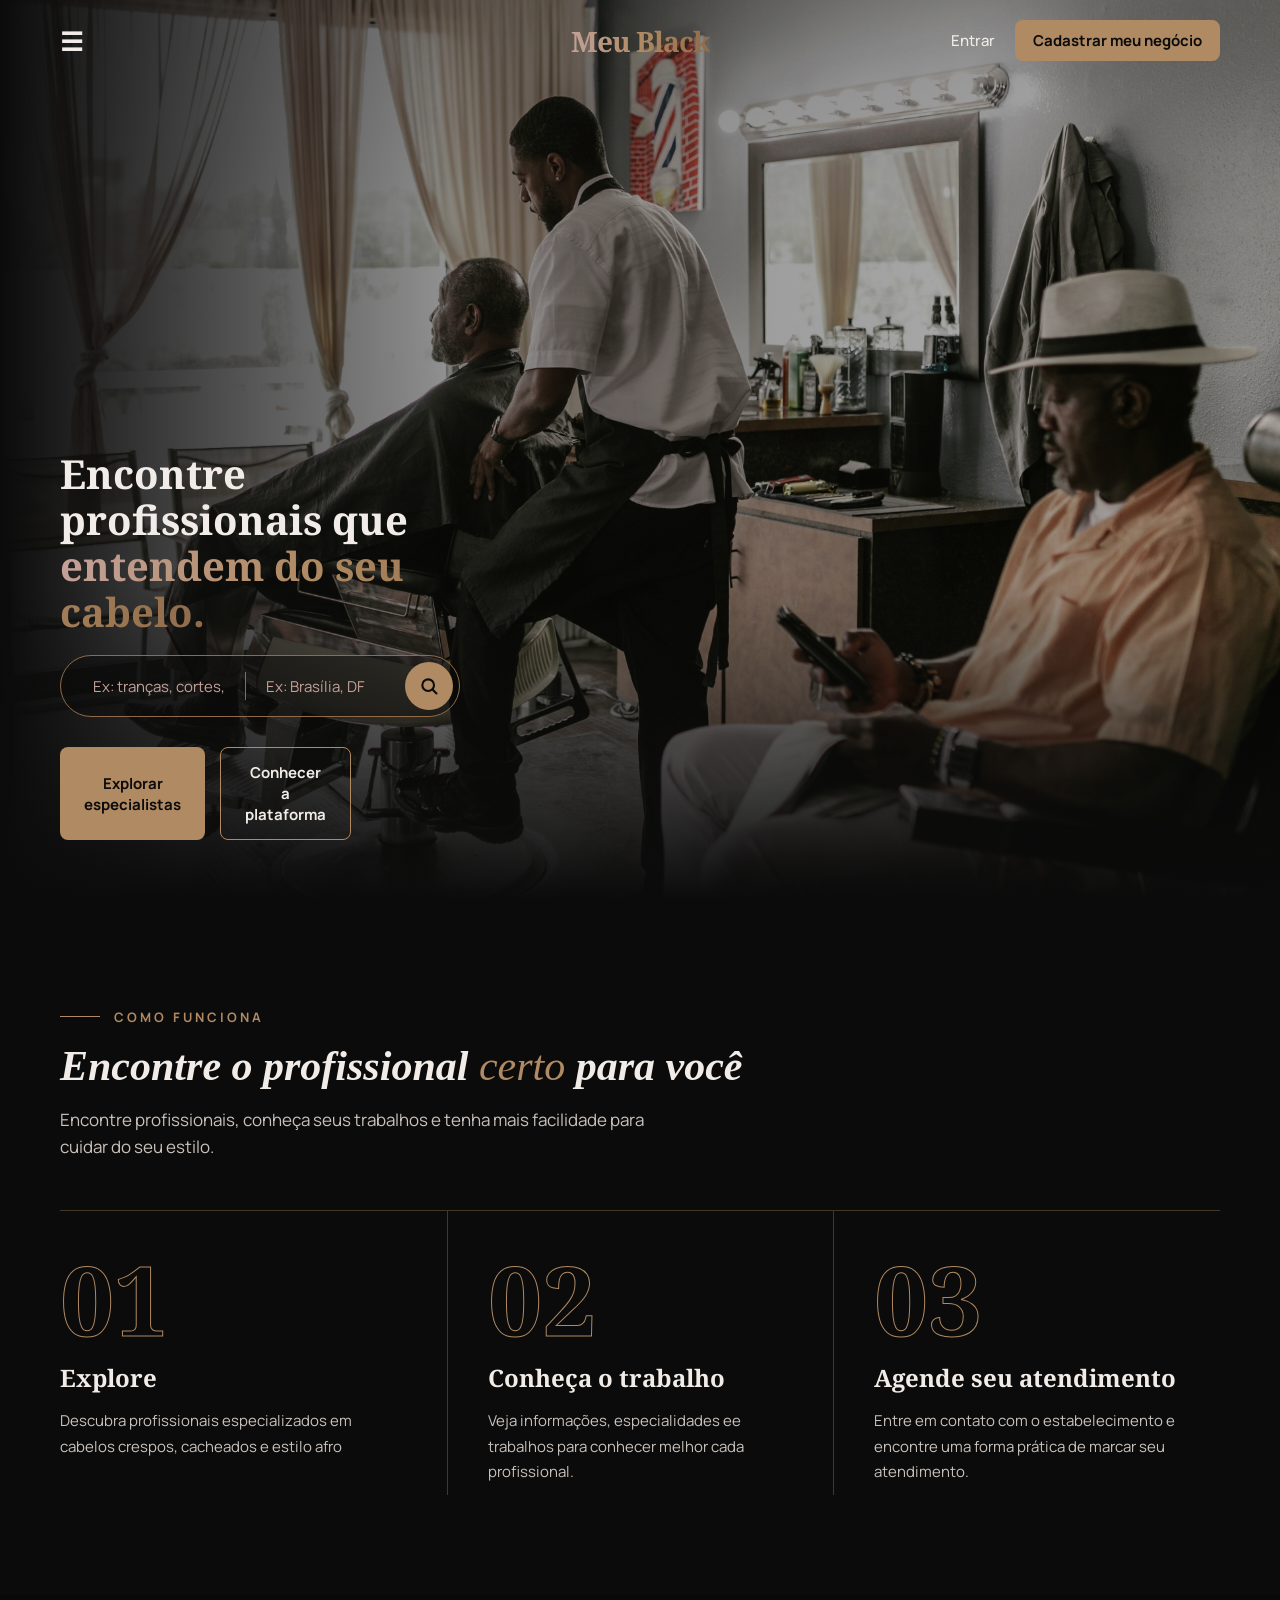
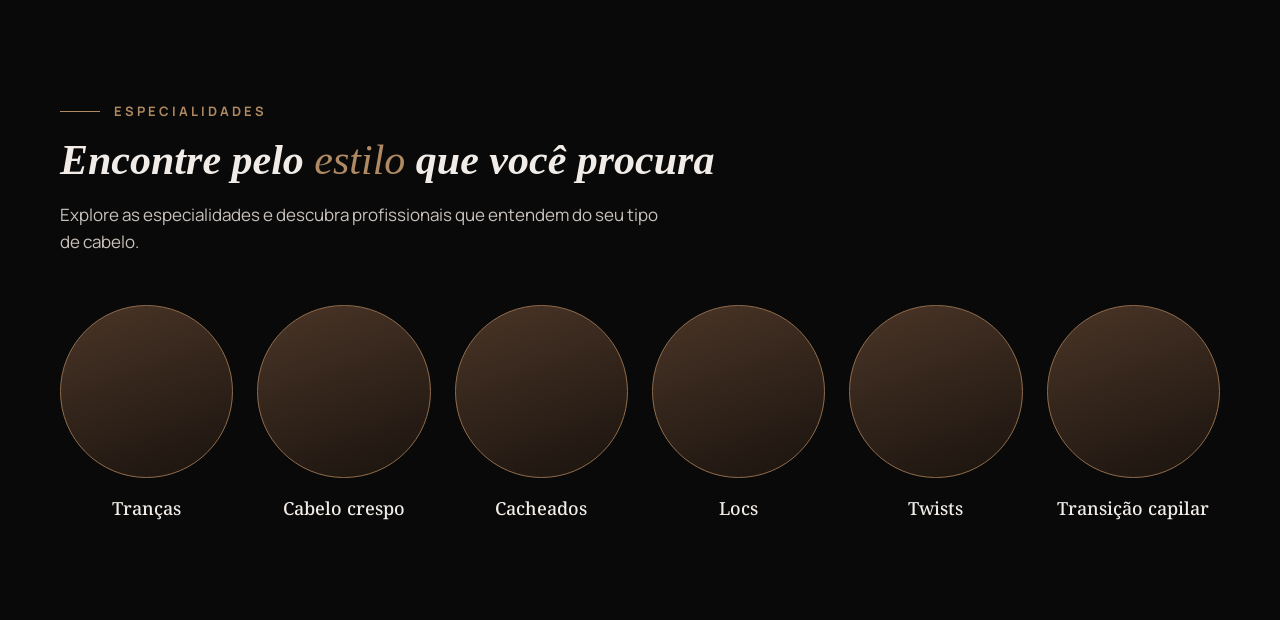
==== commit 5ad3f83b: "update css" ====
--- a/index.html
+++ b/index.html
@@ -165,10 +165,6 @@
           <h3>Twists</h3>
           </a>
           </a>
-        <a href="profissionais.html?servico=coloracao" class="destaque-card">
-          <div class="arco"></div>
-          <h3>Coloração</h3>
-          </a>
         <a href="profissionais.html?servico=transicao" class="destaque-card">
           <div class="arco"></div>
           <h3>Transição capilar</h3>
--- a/style.css
+++ b/style.css
@@ -26,12 +26,7 @@
 
 body {
   min-height: 100vh;
-  background: linear-gradient(
-    135deg,
-    var(--cor-fundo) 0%,
-    #271e18 55%,
-    #36251b 100%
-  );
+  background: #0b0b0b;
   font-family: "Manrope", sans-serif;
 }
 
@@ -98,13 +93,15 @@
 ======================================== */
 
 header {
+  position: absolute;
+  top: 0;
+  left: 0;
+  right: 0;
+  z-index: 10;
   display: grid;
   grid-template-columns: 1fr auto 1fr;
   align-items: center;
   padding: 20px 60px;
-  position: relative;
-  z-index: 10;
-  border-bottom: 1px solid rgba(176, 138, 98, 0.25);
 }
 
 .menu-btn {
@@ -163,23 +160,24 @@
 
 .hero {
   position: relative;
-  min-height: calc(100vh - 90px);
-  display: flex;
-  align-items: center;
-  padding: 60px;
+  min-height: 100vh;
+  display: flex;
+  align-items: flex-end;
+  padding: 140px 60px 60px;
   overflow: hidden;
 }
 
 .hero-text {
   position: relative;
   z-index: 1;
-  max-width: 600px;
+  max-width: 400px;
   text-align: left;
+ 
 }
 
 .hero h2 {
   color: var(--cor-texto);
-  font-size: 56px;
+  font-size: 40px;
   line-height: 1.15;
   margin-bottom: 20px;
 }
@@ -195,18 +193,12 @@
   -webkit-text-fill-color: transparent;
 }
 
-.hero p {
-  color: #c9c1bb;
-  font-size: 18px;
-  line-height: 1.6;
-  max-width: 600px;
-  margin-bottom: 30px;
-}
-
 .hero-buttons {
   display: flex;
   gap: 15px;
   justify-content: flex-start;
+  width: 20px;
+  
 }
 
 /* imagem de fundo */
@@ -224,18 +216,26 @@
   filter: brightness(0.75);
 }
 
-/* camada escura: forte na esquerda (onde fica o texto), some na direita */
+/* camadas escuras: topo (para o cabeçalho) e esquerda (para o texto) */
 .hero-image::after {
   content: "";
   position: absolute;
   inset: 0;
-  background: linear-gradient(
-    90deg,
-    var(--cor-fundo) 0%,
-    rgba(11, 11, 11, 0.85) 35%,
-    rgba(11, 11, 11, 0.25) 70%,
-    transparent 100%
-  );
+  background:
+    linear-gradient(
+      to bottom,
+      rgba(11, 11, 11, 0.15) 0%,
+      transparent 25%,
+      transparent 65%,
+      #0b0b0b 100%
+    ),
+    linear-gradient(
+      90deg,
+      #0b0b0b 0%,
+      rgba(11, 11, 11, 0.25) 35%,
+      rgba(11, 11, 11, 0.15) 70%,
+      transparent 100%
+    );
 }
 
 /* barra de busca */
@@ -331,8 +331,8 @@
   background: var(--cor-bronze);
 }
 
-.recursos-header h2 ,
-.destaques-header h2 ,
+.recursos-header h2,
+.destaques-header h2,
 .profissionais-header h2 {
   color: var(--cor-texto);
   font-size: 42px;
@@ -342,7 +342,8 @@
 }
 
 .recursos-header p,
-.destaques-header p {
+.destaques-header p,
+.profissionais-header p {
   color: #c9c1bb;
   font-size: 17px;
   line-height: 1.6;
@@ -357,17 +358,15 @@
   font-weight: 400;
 }
 
-
-
 /* ========================================
    COMO FUNCIONA
 ======================================== */
 
-.recurso-cards {
+.recursos-cards {
   display: grid;
   grid-template-columns: repeat(3, 1fr);
   gap: 0;
-  border-top: 1px solid rgba(239, 237, 236, 0.35);
+  border-top: 1px solid rgba(176, 138, 98, 0.35);
 }
 
 .recurso-card {
@@ -438,7 +437,7 @@
   transition: 0.4s;
 }
 
-/* escurece a parte de baixo para o texto ficar legível sobre qualquer foto */
+/* ao passar o mouse: círculo sobe e ganha um anel duplo */
 .destaque-card:hover .arco {
   border-color: var(--cor-bronze);
   transform: translateY(-8px);
@@ -461,7 +460,7 @@
 }
 
 /* ========================================
-   PROFISSIONAIS
+   PROFISSIONAIS (usado na futura página de resultados)
 ======================================== */
 
 .profissionais-lista {
@@ -566,11 +565,12 @@
   bottom: 0;
   z-index: 100;
   width: 300px;
+  max-width: 85%;
   padding: 30px;
   background: #14100d;
   border-right: 1px solid var(--cor-bronze-escuro);
   transform: translateX(-100%);
-  transition: trasnform 0.3s ease;
+  transition: transform 0.3s ease;
 }
 
 .menu-lateral nav {
@@ -617,33 +617,6 @@
   visibility: visible;
 }
 
-.recurso-card {
-  display: flex;
-  flex-direction: column;
-  gap: 12px;
-  transition: 0.3s;
-}
-
-.recurso-card:hover {
-  transform: translateY(-6px);
-  border-color: var(--cor-bronze);
-}
-
-.recurso-card > span {
-  color: var(--cor-bronze);
-  font-family: "Noto Serif", serif;
-  font-size: 40px;
-  font-weight: 700;
-  line-height: 1;
-}
-
-.recurso-card h3 {
-  color: var(--cor-texto);
-  font-size: 22px;
-}
-
-.recurso-card p {
-  color: #c9c1bb;
-  font-size: 15px;
-  line-height: 1.6;
-}
+.destaque {
+  background: rgba(0, 0, 0, 0.15);
+}
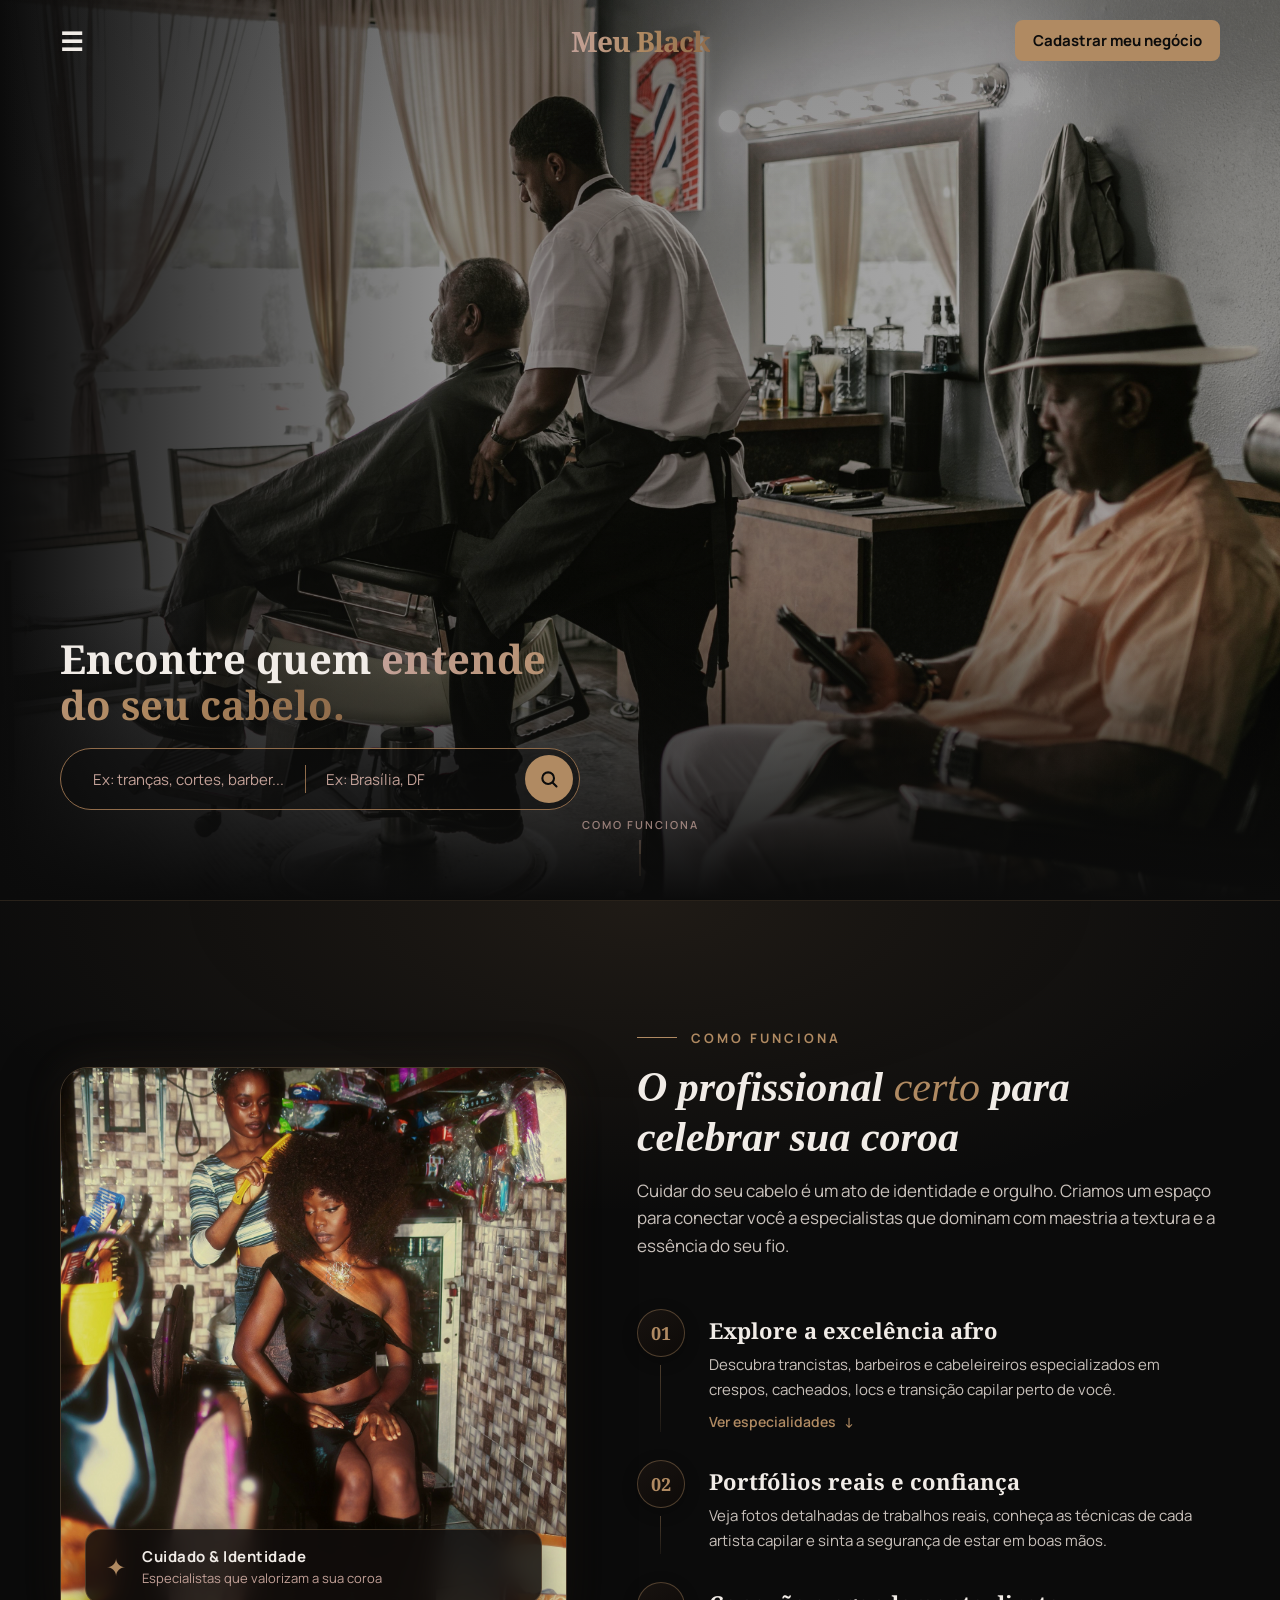
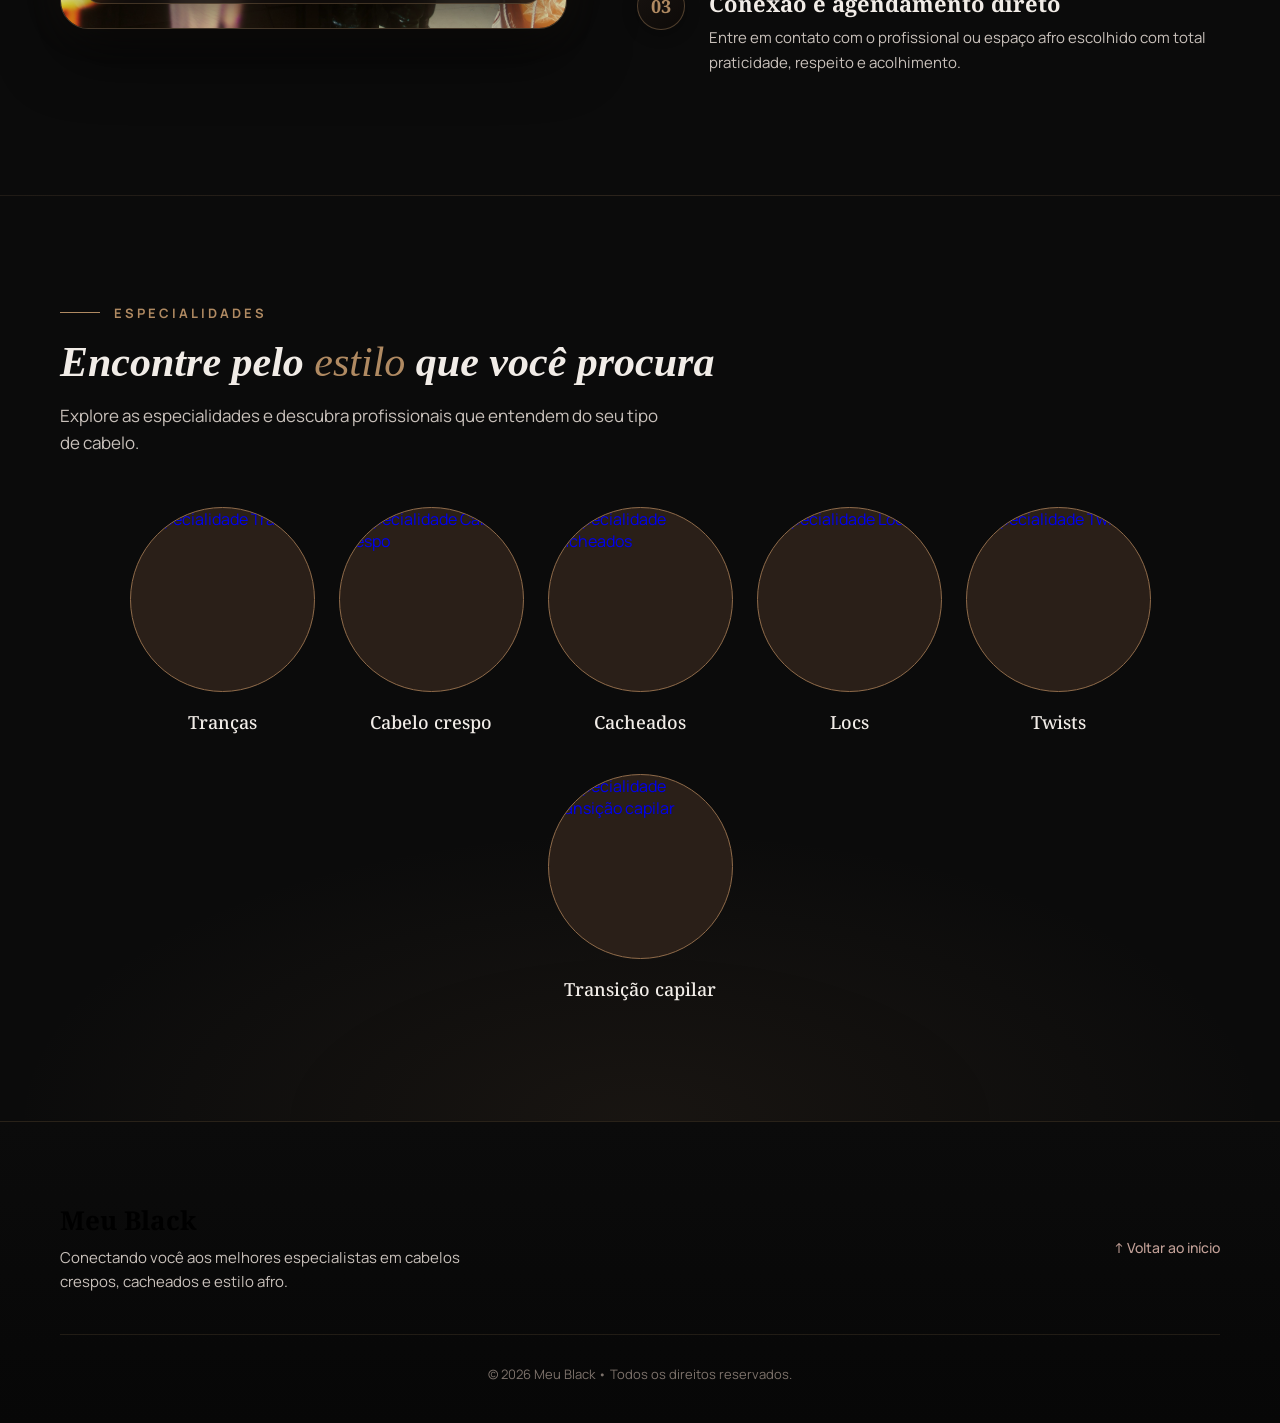
==== commit 7c7cd3bb: "update" ====
--- a/index.html
+++ b/index.html
@@ -12,14 +12,15 @@
   </head>
   <body>
     <header>
-      <button class="menu-btn" id="menu-abrir" aria-label="Abrir menu">&#9776;</button>
+      <button class="menu-btn" id="menu-abrir" aria-label="Abrir menu">
+        &#9776;
+      </button>
 
       <a href="#inicio" class="logo">
         <h1>Meu Black</h1>
       </a>
 
       <nav class="acoes">
-        <a href="#entrar">Entrar</a>
         <a href="#" class="botao">Cadastrar meu negócio</a>
       </nav>
     </header>
@@ -40,8 +41,8 @@
     <section class="hero" id="inicio">
       <div class="hero-text">
         <h2>
-          Encontre profissionais que
-          <span>entendem do seu cabelo.</span>
+          Encontre quem
+          <span>entende do seu cabelo.</span>
         </h2>
         <div class="hero-search">
           <div class="search-group">
@@ -78,14 +79,6 @@
             </svg>
           </button>
         </div>
-
-        <div class="hero-buttons">
-          <button type="button">Explorar especialistas</button>
-
-          <button type="button" class="btn-secundario">
-            Conhecer a plataforma
-          </button>
-        </div>
       </div>
 
       <div class="hero-image">
@@ -94,42 +87,98 @@
           alt="Profissional especializado em cabelos crespos"
         />
       </div>
+
+      <div class="hero-scroll">
+        <a
+          href="#recursos"
+          class="hero-scroll-btn"
+          aria-label="Rolar para Como funciona"
+        >
+          <span>Como funciona</span>
+          <div class="scroll-linha"></div>
+        </a>
+      </div>
     </section>
-
     <section class="recursos" id="recursos">
-      <div class="recursos-header">
-        <span>COMO FUNCIONA</span>
-        <h2>Encontre o profissional <em>certo</em> para você</h2>
-        <p>
-          Encontre profissionais, conheça seus trabalhos e tenha mais facilidade
-          para cuidar do seu estilo.
-        </p>
-      </div>
-
-      <div class="recursos-cards">
-        <div class="recurso-card">
-          <span>01</span>
-          <h3>Explore</h3>
-          <p>
-            Descubra profissionais especializados em cabelos crespos, cacheados
-            e estilo afro
-          </p>
-        </div>
-        <div class="recurso-card">
-          <span>02</span>
-          <h3>Conheça o trabalho</h3>
-          <p>
-            Veja informações, especialidades ee trabalhos para conhecer melhor
-            cada profissional.
-          </p>
-        </div>
-        <div class="recurso-card">
-          <span>03</span>
-          <h3>Agende seu atendimento</h3>
-          <p>
-            Entre em contato com o estabelecimento e encontre uma forma prática
-            de marcar seu atendimento.
-          </p>
+      <div class="recursos-container">
+        <!-- Coluna da Foto Editorial -->
+        <div class="recursos-imagem-col">
+          <div class="recursos-moldura">
+            <img
+              src="img/pexels-wale-adebisi-321166840-30081801.jpg"
+              alt="Modelo celebrando a beleza e força do cabelo afro"
+            />
+            <div class="recursos-badge">
+              <span class="badge-icone">&#10022;</span>
+              <div>
+                <strong>Cuidado & Identidade</strong>
+                <p>Especialistas que valorizam a sua coroa</p>
+              </div>
+            </div>
+          </div>
+        </div>
+
+        <!-- Coluna dos Passos (Linha do Tempo) -->
+        <div class="recursos-conteudo-col">
+          <div class="recursos-header">
+            <span>COMO FUNCIONA</span>
+            <h2>O profissional <em>certo</em> para celebrar sua coroa</h2>
+            <p>
+              Cuidar do seu cabelo é um ato de identidade e orgulho. Criamos um
+              espaço para conectar você a especialistas que dominam com maestria
+              a textura e a essência do seu fio.
+            </p>
+          </div>
+
+          <div class="recursos-timeline">
+            <!-- Passo 01 -->
+            <div class="timeline-item">
+              <div class="timeline-marcador">
+                <span>01</span>
+                <div class="timeline-trilha"></div>
+              </div>
+              <div class="timeline-texto">
+                <h3>Explore a excelência afro</h3>
+                <p>
+                  Descubra trancistas, barbeiros e cabeleireiros especializados
+                  em crespos, cacheados, locs e transição capilar perto de você.
+                </p>
+                <a href="#especialidades" class="recurso-link">
+                  Ver especialidades <span>&darr;</span>
+                </a>
+              </div>
+            </div>
+
+            <!-- Passo 02 -->
+            <div class="timeline-item">
+              <div class="timeline-marcador">
+                <span>02</span>
+                <div class="timeline-trilha"></div>
+              </div>
+              <div class="timeline-texto">
+                <h3>Portfólios reais e confiança</h3>
+                <p>
+                  Veja fotos detalhadas de trabalhos reais, conheça as técnicas
+                  de cada artista capilar e sinta a segurança de estar em boas
+                  mãos.
+                </p>
+              </div>
+            </div>
+
+            <!-- Passo 03 -->
+            <div class="timeline-item">
+              <div class="timeline-marcador">
+                <span>03</span>
+              </div>
+              <div class="timeline-texto">
+                <h3>Conexão e agendamento direto</h3>
+                <p>
+                  Entre em contato com o profissional ou espaço afro escolhido
+                  com total praticidade, respeito e acolhimento.
+                </p>
+              </div>
+            </div>
+          </div>
         </div>
       </div>
     </section>
@@ -137,7 +186,7 @@
     <section class="destaque" id="especialidades">
       <div class="destaques-header">
         <span>ESPECIALIDADES</span>
-       <h2>Encontre pelo <em>estilo</em> que você procura</h2>
+        <h2>Encontre pelo <em>estilo</em> que você procura</h2>
         <p>
           Explore as especialidades e descubra profissionais que entendem do seu
           tipo de cabelo.
@@ -145,32 +194,90 @@
       </div>
       <div class="destaques-cards">
         <a href="profissionais.html?servico=trancas" class="destaque-card">
-          <div class="arco"></div>
+          <div class="arco">
+            <img
+              src="https://images.unsplash.com/photo-1741275210031-6637c99135a9?auto=format&fit=crop&w=400&q=80"
+              alt="Especialidade Tranças"
+              loading="lazy"
+            />
+          </div>
           <h3>Tranças</h3>
         </a>
+
         <a href="profissionais.html?servico=crespo" class="destaque-card">
-          <div class="arco"></div>
+          <div class="arco">
+            <img
+              src="https://images.unsplash.com/photo-1761207054290-6d855fce88b3?auto=format&fit=crop&w=400&q=80"
+              alt="Especialidade Cabelo crespo"
+              loading="lazy"
+            />
+          </div>
           <h3>Cabelo crespo</h3>
         </a>
+
         <a href="profissionais.html?servico=cacheados" class="destaque-card">
-          <div class="arco"></div>
+          <div class="arco">
+            <img
+              src="https://images.unsplash.com/photo-1598363576971-69666ab1130a?auto=format&fit=crop&w=400&q=80"
+              alt="Especialidade Cacheados"
+              loading="lazy"
+            />
+          </div>
           <h3>Cacheados</h3>
-          </a>
+        </a>
+
         <a href="profissionais.html?servico=locs" class="destaque-card">
-          <div class="arco"></div>
+          <div class="arco">
+            <img
+              src="https://images.unsplash.com/photo-1646807049792-cdbe0e68dd1c?auto=format&fit=crop&w=400&q=80"
+              alt="Especialidade Locs"
+              loading="lazy"
+            />
+          </div>
           <h3>Locs</h3>
-          </a>
+        </a>
+
         <a href="profissionais.html?servico=twists" class="destaque-card">
-          <div class="arco"></div>
+          <div class="arco">
+            <img
+              src="https://images.unsplash.com/photo-1792539511452-069d474a5e86?auto=format&fit=crop&w=400&q=80"
+              alt="Especialidade Twists"
+              loading="lazy"
+            />
+          </div>
           <h3>Twists</h3>
-          </a>
-          </a>
+        </a>
+
         <a href="profissionais.html?servico=transicao" class="destaque-card">
-          <div class="arco"></div>
+          <div class="arco">
+            <img
+              src="https://images.unsplash.com/photo-1678214839727-091992974acc?auto=format&fit=crop&w=400&q=80"
+              alt="Especialidade Transição capilar"
+              loading="lazy"
+            />
+          </div>
           <h3>Transição capilar</h3>
-          </a>
+        </a>
       </div>
     </section>
+
+    <footer class="rodape" id="sobre">
+      <div class="rodape-conteudo">
+        <div class="rodape-logo">
+          <h2>Meu Black</h2>
+          <p>
+            Conectando você aos melhores especialistas em cabelos crespos,
+            cacheados e estilo afro.
+          </p>
+        </div>
+        <div class="rodape-acoes">
+          <a href="#inicio" class="voltar-topo">&uarr; Voltar ao início</a>
+        </div>
+      </div>
+      <div class="rodape-copy">
+        <p>&copy; 2026 Meu Black &bull; Todos os direitos reservados.</p>
+      </div>
+    </footer>
 
     <script src="script.js"></script>
   </body>
--- a/style.css
+++ b/style.css
@@ -68,17 +68,6 @@
   transform: translateY(-2px);
 }
 
-.btn-secundario {
-  border: 1px solid var(--cor-bronze);
-  background-color: transparent;
-  color: var(--cor-texto);
-}
-
-.btn-secundario:hover {
-  background-color: var(--cor-bronze);
-  color: var(--cor-fundo);
-}
-
 /* esconde o label da tela, mas mantém para leitores de tela */
 .sr-only {
   position: absolute;
@@ -170,9 +159,8 @@
 .hero-text {
   position: relative;
   z-index: 1;
-  max-width: 400px;
+  max-width: 520px;
   text-align: left;
- 
 }
 
 .hero h2 {
@@ -191,14 +179,6 @@
   );
   -webkit-background-clip: text;
   -webkit-text-fill-color: transparent;
-}
-
-.hero-buttons {
-  display: flex;
-  gap: 15px;
-  justify-content: flex-start;
-  width: 20px;
-  
 }
 
 /* imagem de fundo */
@@ -292,12 +272,103 @@
   border-radius: 50%;
 }
 
+/* indicador de scroll no hero */
+.hero-scroll {
+  position: absolute;
+  bottom: 24px;
+  left: 50%;
+  transform: translateX(-50%);
+  z-index: 2;
+}
+
+.hero-scroll-btn {
+  display: flex;
+  flex-direction: column;
+  align-items: center;
+  gap: 8px;
+  text-decoration: none;
+  color: var(--cor-destaque);
+  font-size: 11px;
+  font-weight: 600;
+  letter-spacing: 2px;
+  text-transform: uppercase;
+  opacity: 0.75;
+  transition: 0.3s;
+}
+
+.hero-scroll-btn:hover {
+  opacity: 1;
+  color: var(--cor-texto);
+  transform: translateY(2px);
+}
+
+.scroll-linha {
+  width: 1px;
+  height: 36px;
+  background: rgba(176, 138, 98, 0.25);
+  position: relative;
+  overflow: hidden;
+}
+
+.scroll-linha::after {
+  content: "";
+  position: absolute;
+  top: 0;
+  left: 0;
+  width: 100%;
+  height: 14px;
+  background: linear-gradient(
+    to bottom,
+    var(--cor-destaque),
+    var(--cor-bronze)
+  );
+  animation: scrollDescer 2.2s cubic-bezier(0.65, 0, 0.35, 1) infinite;
+}
+
+@keyframes scrollDescer {
+  0% {
+    transform: translateY(-100%);
+    opacity: 0;
+  }
+  30% {
+    opacity: 1;
+  }
+  100% {
+    transform: translateY(300%);
+    opacity: 0;
+  }
+}
+
 /* ========================================
    SEÇÕES (recursos, especialidades, profissionais)
 ======================================== */
 
-.recursos,
-.destaque,
+.recursos {
+  position: relative;
+  padding: 120px 60px 100px;
+  background:
+    radial-gradient(
+      ellipse 80% 50% at 50% 0%,
+      rgba(176, 138, 98, 0.12) 0%,
+      rgba(11, 11, 11, 0) 70%
+    ),
+    #0b0b0b;
+  border-top: 1px solid rgba(176, 138, 98, 0.18);
+}
+
+.destaque {
+  position: relative;
+  padding: 100px 60px 120px;
+  background:
+    radial-gradient(
+      ellipse 70% 45% at 50% 100%,
+      rgba(143, 107, 74, 0.1) 0%,
+      rgba(11, 11, 11, 0) 70%
+    ),
+    #0b0b0b;
+  border-top: 1px solid rgba(176, 138, 98, 0.12);
+}
+
 .profissionais {
   padding: 100px 60px;
 }
@@ -361,50 +432,214 @@
 /* ========================================
    COMO FUNCIONA
 ======================================== */
-
-.recursos-cards {
+/* ========================================
+   COMO FUNCIONA (Layout Editorial)
+======================================== */
+
+.recursos {
+  position: relative;
+  padding: 120px 60px;
+  background:
+    radial-gradient(
+      ellipse 80% 50% at 50% 0%,
+      rgba(176, 138, 98, 0.12) 0%,
+      rgba(11, 11, 11, 0) 70%
+    ),
+    #0b0b0b;
+  border-top: 1px solid rgba(176, 138, 98, 0.18);
+}
+
+.recursos-container {
+  max-width: 1200px;
+  margin: 0 auto;
   display: grid;
-  grid-template-columns: repeat(3, 1fr);
-  gap: 0;
-  border-top: 1px solid rgba(176, 138, 98, 0.35);
-}
-
-.recurso-card {
+  grid-template-columns: 1fr 1.15fr;
+  gap: 70px;
+  align-items: center;
+}
+
+/* Coluna da Imagem Editorial */
+.recursos-imagem-col {
+  position: relative;
+}
+
+.recursos-moldura {
+  position: relative;
+  border-radius: 28px;
+  overflow: hidden;
+  border: 1px solid rgba(176, 138, 98, 0.35);
+  box-shadow:
+    0 25px 60px rgba(0, 0, 0, 0.6),
+    0 0 40px rgba(176, 138, 98, 0.1);
+}
+
+.recursos-moldura img {
+  width: 100%;
+  height: 560px;
+  object-fit: cover;
+  object-position: center;
+  display: block;
+  filter: brightness(0.9) contrast(1.05);
+  transition: transform 0.6s ease;
+}
+
+.recursos-moldura:hover img {
+  transform: scale(1.03);
+}
+
+/* Badge flutuante sobre a foto */
+.recursos-badge {
+  position: absolute;
+  bottom: 24px;
+  left: 24px;
+  right: 24px;
+  padding: 16px 20px;
+  background: rgba(17, 14, 12, 0.85);
+  backdrop-filter: blur(12px);
+  -webkit-backdrop-filter: blur(12px);
+  border: 1px solid rgba(176, 138, 98, 0.3);
+  border-radius: 16px;
+  display: flex;
+  align-items: center;
+  gap: 16px;
+  box-shadow: 0 10px 30px rgba(0, 0, 0, 0.4);
+}
+
+.badge-icone {
+  color: var(--cor-bronze);
+  font-size: 24px;
+  line-height: 1;
+}
+
+.recursos-badge strong {
+  display: block;
+  color: var(--cor-texto);
+  font-size: 15px;
+  font-weight: 700;
+  letter-spacing: 0.5px;
+}
+
+.recursos-badge p {
+  color: var(--cor-destaque);
+  font-size: 13px;
+  margin: 2px 0 0;
+}
+
+/* Linha do Tempo Vertical dos Passos */
+.recursos-timeline {
   display: flex;
   flex-direction: column;
-  gap: 14px;
-  padding: 40px 40px 10px 0;
-}
-
-.recurso-card + .recurso-card {
-  padding-left: 40px;
-  border-left: 1px solid rgba(176, 138, 98, 0.35);
-}
-
-.recurso-card > span {
+  gap: 28px;
+  margin-top: 36px;
+}
+
+.timeline-item {
+  display: flex;
+  gap: 24px;
+  align-items: stretch;
+  position: relative;
+}
+
+.timeline-marcador {
+  display: flex;
+  flex-direction: column;
+  align-items: center;
+  flex-shrink: 0;
+}
+
+.timeline-marcador span {
   font-family: "Noto Serif", serif;
-  font-size: 96px;
+  font-size: 18px;
   font-weight: 700;
-  line-height: 1;
-  color: transparent;
-  -webkit-text-stroke: 1px var(--cor-bronze);
-  transition: 0.4s;
-}
-
-.recurso-card:hover > span {
-  color: var(--cor-bronze);
-}
-
-.recurso-card h3 {
-  color: var(--cor-texto);
-  font-size: 24px;
-}
-
-.recurso-card p {
+  color: var(--cor-bronze);
+  width: 48px;
+  height: 48px;
+  border-radius: 50%;
+  border: 1px solid rgba(176, 138, 98, 0.4);
+  background: linear-gradient(145deg, #181310, #0d0a08);
+  display: flex;
+  align-items: center;
+  justify-content: center;
+  box-shadow: 0 4px 15px rgba(0, 0, 0, 0.3);
+  transition: 0.3s;
+}
+
+.timeline-item:hover .timeline-marcador span {
+  border-color: var(--cor-bronze);
+  color: var(--cor-destaque);
+  box-shadow: 0 0 20px rgba(176, 138, 98, 0.3);
+  transform: scale(1.05);
+}
+
+.timeline-trilha {
+  width: 1px;
+  flex: 1;
+  min-height: 36px;
+  background: linear-gradient(
+    to bottom,
+    rgba(176, 138, 98, 0.4),
+    rgba(176, 138, 98, 0.1)
+  );
+  margin-top: 8px;
+}
+
+.timeline-texto {
+  padding-top: 6px;
+}
+
+.timeline-texto h3 {
+  font-family: "Noto Serif", serif;
+  font-size: 22px;
+  color: var(--cor-texto);
+  margin-bottom: 8px;
+  transition: 0.3s;
+}
+
+.timeline-item:hover .timeline-texto h3 {
+  color: var(--cor-destaque);
+}
+
+.timeline-texto p {
   color: #c9c1bb;
   font-size: 15px;
-  line-height: 1.7;
-  max-width: 320px;
+  line-height: 1.65;
+  max-width: 500px;
+}
+
+.recurso-link {
+  display: inline-flex;
+  align-items: center;
+  gap: 8px;
+  margin-top: 10px;
+  color: var(--cor-bronze);
+  font-size: 14px;
+  font-weight: 600;
+  text-decoration: none;
+  transition: 0.3s;
+}
+
+.recurso-link span {
+  transition: transform 0.3s ease;
+}
+
+.recurso-link:hover {
+  color: var(--cor-destaque);
+}
+
+.recurso-link:hover span {
+  transform: translateY(3px);
+}
+
+/* Responsividade Mobile e Tablet */
+@media (max-width: 980px) {
+  .recursos-container {
+    grid-template-columns: 1fr;
+    gap: 45px;
+  }
+
+  .recursos-moldura img {
+    height: 400px;
+  }
 }
 
 /* ========================================
@@ -412,8 +647,9 @@
 ======================================== */
 
 .destaques-cards {
-  display: grid;
-  grid-template-columns: repeat(auto-fill, minmax(160px, 1fr));
+  display: flex;
+  flex-wrap: wrap;
+  justify-content: center;
   gap: 40px 24px;
 }
 
@@ -423,6 +659,7 @@
   align-items: center;
   gap: 18px;
   text-decoration: none;
+  width: 185px;
 }
 
 .arco {
@@ -431,10 +668,17 @@
   border-radius: 50%;
   border: 1px solid var(--cor-bronze-escuro);
   background-color: #2a1f18;
-  background-image: linear-gradient(160deg, #4a3527, #1a130e);
-  background-size: cover;
-  background-position: center;
+  overflow: hidden;
+  position: relative;
   transition: 0.4s;
+}
+
+.arco img {
+  width: 100%;
+  height: 100%;
+  object-fit: cover;
+  display: block;
+  transition: transform 0.5s ease;
 }
 
 /* ao passar o mouse: círculo sobe e ganha um anel duplo */
@@ -445,6 +689,10 @@
     0 0 0 6px #14100d,
     0 0 0 7px var(--cor-bronze),
     0 20px 40px rgba(0, 0, 0, 0.4);
+}
+
+.destaque-card:hover .arco img {
+  transform: scale(1.08);
 }
 
 .destaque-card h3 {
@@ -617,6 +865,108 @@
   visibility: visible;
 }
 
-.destaque {
-  background: rgba(0, 0, 0, 0.15);
-}
+/* ========================================
+   RODAPÉ
+======================================== */
+
+.rodape {
+  border-top: 1px solid rgba(176, 138, 98, 0.2);
+  background: linear-gradient(180deg, #0b0b0b 0%, #070707 100%);
+  padding: 80px 60px 40px;
+}
+
+.rodape-conteudo {
+  display: flex;
+  justify-content: space-between;
+  align-items: center;
+  flex-wrap: wrap;
+  gap: 30px;
+  padding-bottom: 40px;
+  border-bottom: 1px solid rgba(176, 138, 98, 0.15);
+}
+
+.rodape-logo h2 {
+  font-size: 26px;
+  margin-bottom: 8px;
+}
+
+.rodape-logo p {
+  color: #c9c1bb;
+  font-size: 15px;
+  max-width: 440px;
+  line-height: 1.6;
+}
+
+.rodape-acoes {
+  display: flex;
+  align-items: center;
+  gap: 25px;
+  flex-wrap: wrap;
+}
+
+.rodape-acoes .voltar-topo {
+  color: var(--cor-destaque);
+  text-decoration: none;
+  font-size: 14px;
+  font-weight: 500;
+  transition: 0.3s;
+}
+
+.rodape-acoes .voltar-topo:hover {
+  color: var(--cor-texto);
+  transform: translateY(-2px);
+}
+
+.rodape-acoes .botao {
+  background-color: var(--cor-bronze);
+  color: var(--cor-fundo);
+  padding: 12px 22px;
+  border-radius: 8px;
+  font-weight: 700;
+  text-decoration: none;
+  font-size: 15px;
+  transition: 0.3s;
+}
+
+.rodape-acoes .botao:hover {
+  background-color: var(--cor-destaque);
+  transform: translateY(-2px);
+}
+
+.rodape-copy {
+  padding-top: 30px;
+  text-align: center;
+  color: #7d726b;
+  font-size: 13px;
+}
+
+/* ========================================
+   RESPONSIVIDADE (Scroll & Layout)
+======================================== */
+
+@media (max-width: 900px) {
+  .recursos-cards {
+    grid-template-columns: 1fr;
+    gap: 30px;
+    border-top: none;
+  }
+
+  .recurso-card {
+    padding: 24px 0;
+    border-top: 1px solid rgba(176, 138, 98, 0.25);
+  }
+
+  .recurso-card + .recurso-card {
+    padding-left: 0;
+    border-left: none;
+  }
+
+  .hero-scroll {
+    display: none;
+  }
+
+  .rodape-conteudo {
+    flex-direction: column;
+    align-items: flex-start;
+  }
+}
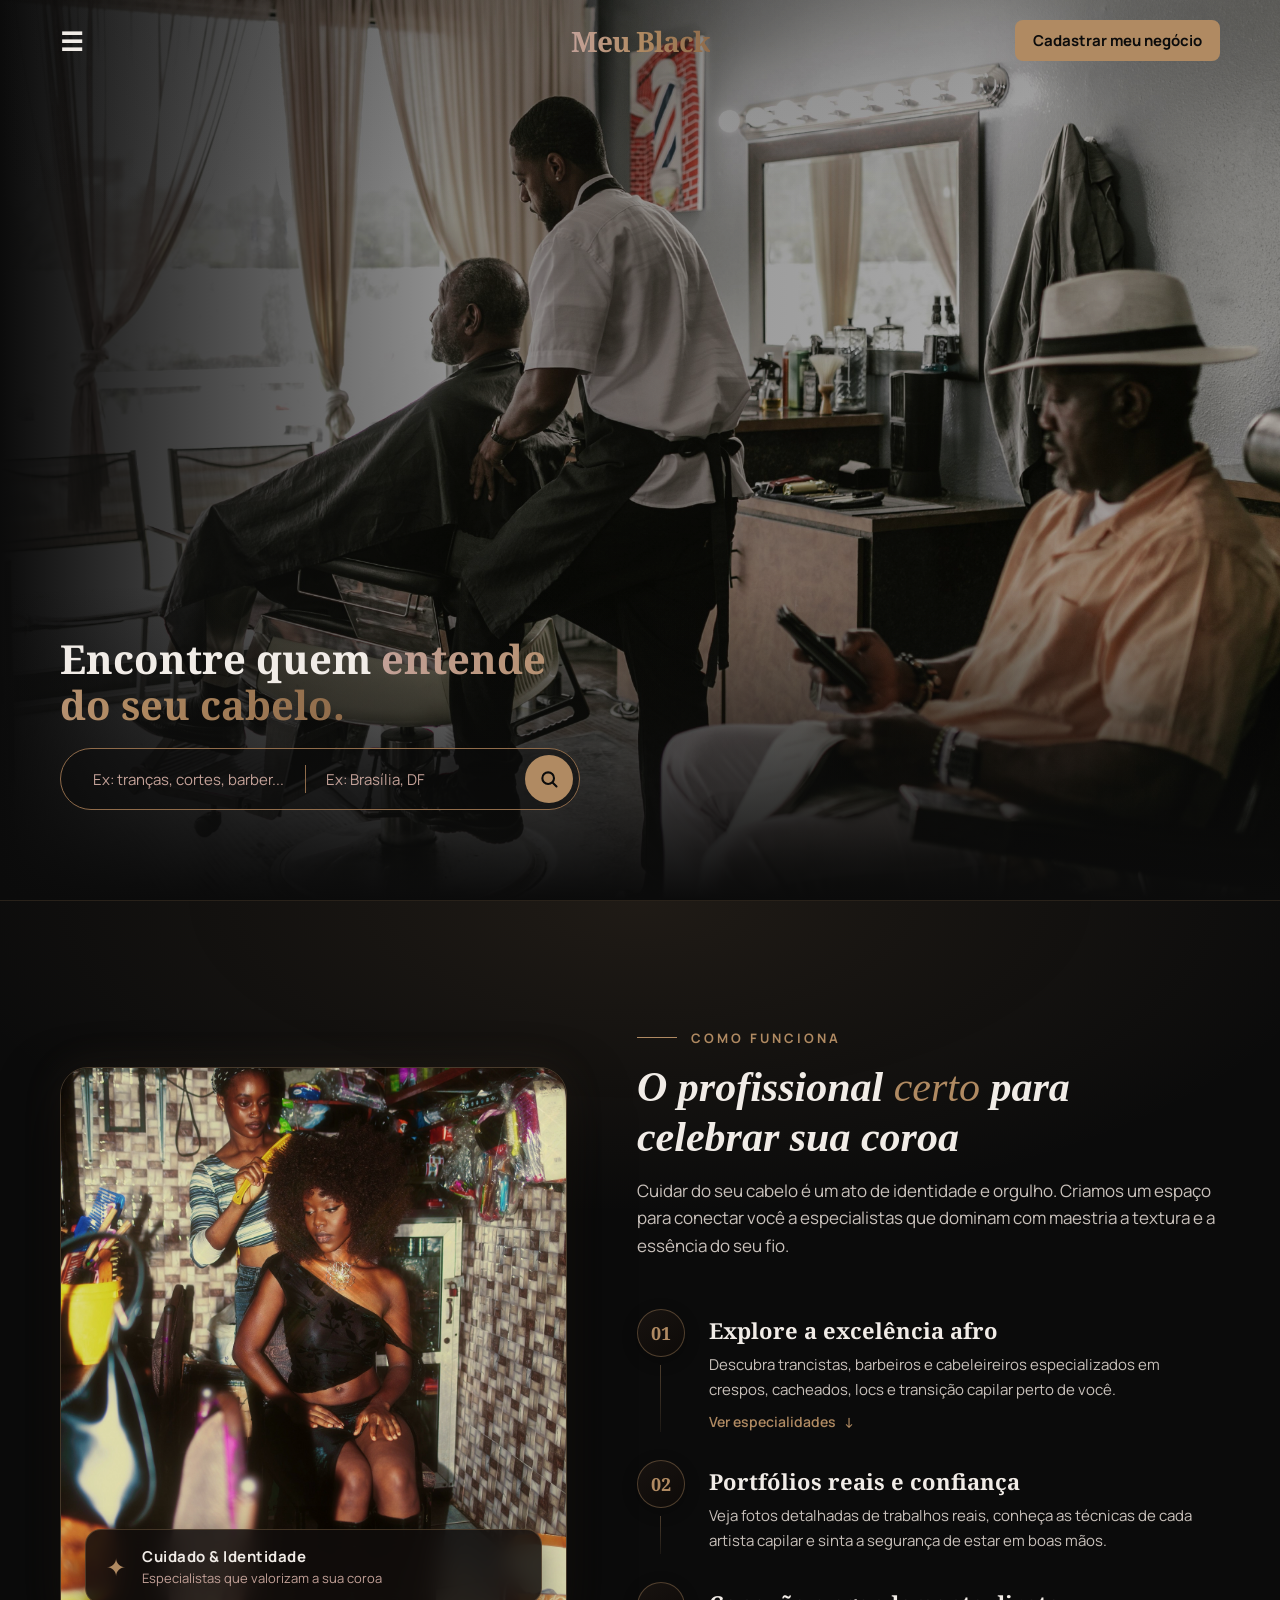
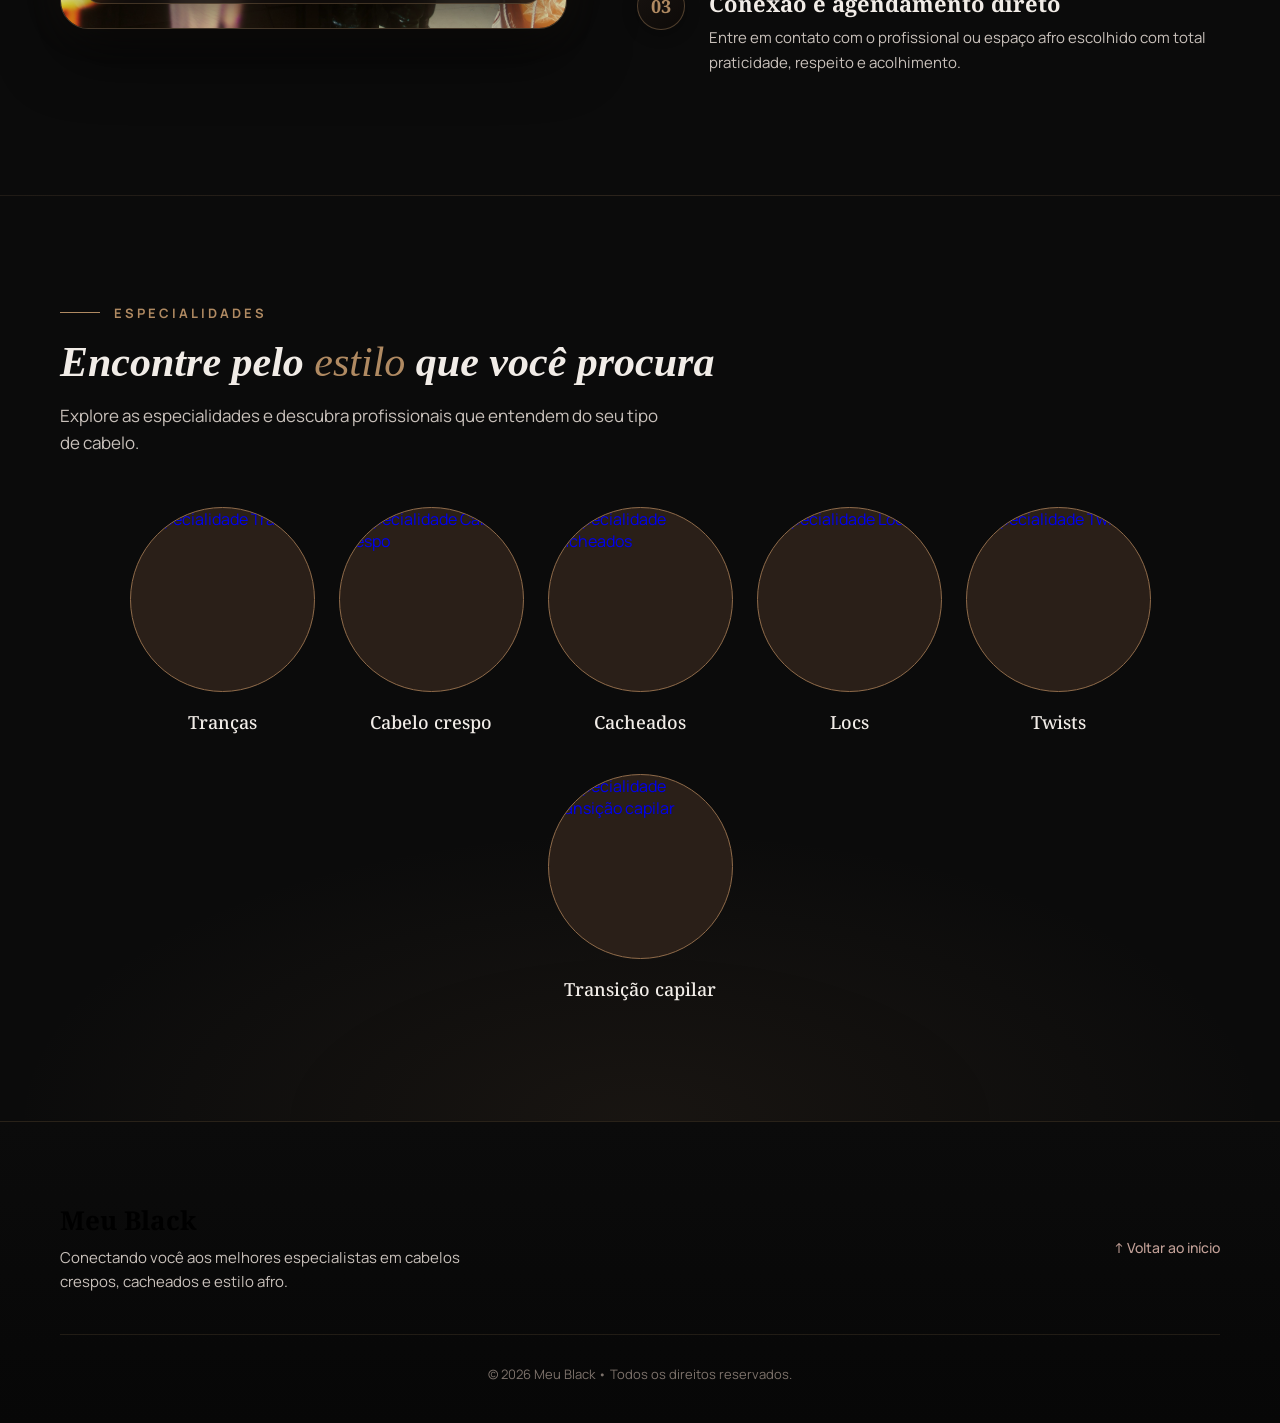
==== commit 38dd9f86: "ok" ====
--- a/index.html
+++ b/index.html
@@ -94,8 +94,7 @@
           class="hero-scroll-btn"
           aria-label="Rolar para Como funciona"
         >
-          <span>Como funciona</span>
-          <div class="scroll-linha"></div>
+          
         </a>
       </div>
     </section>
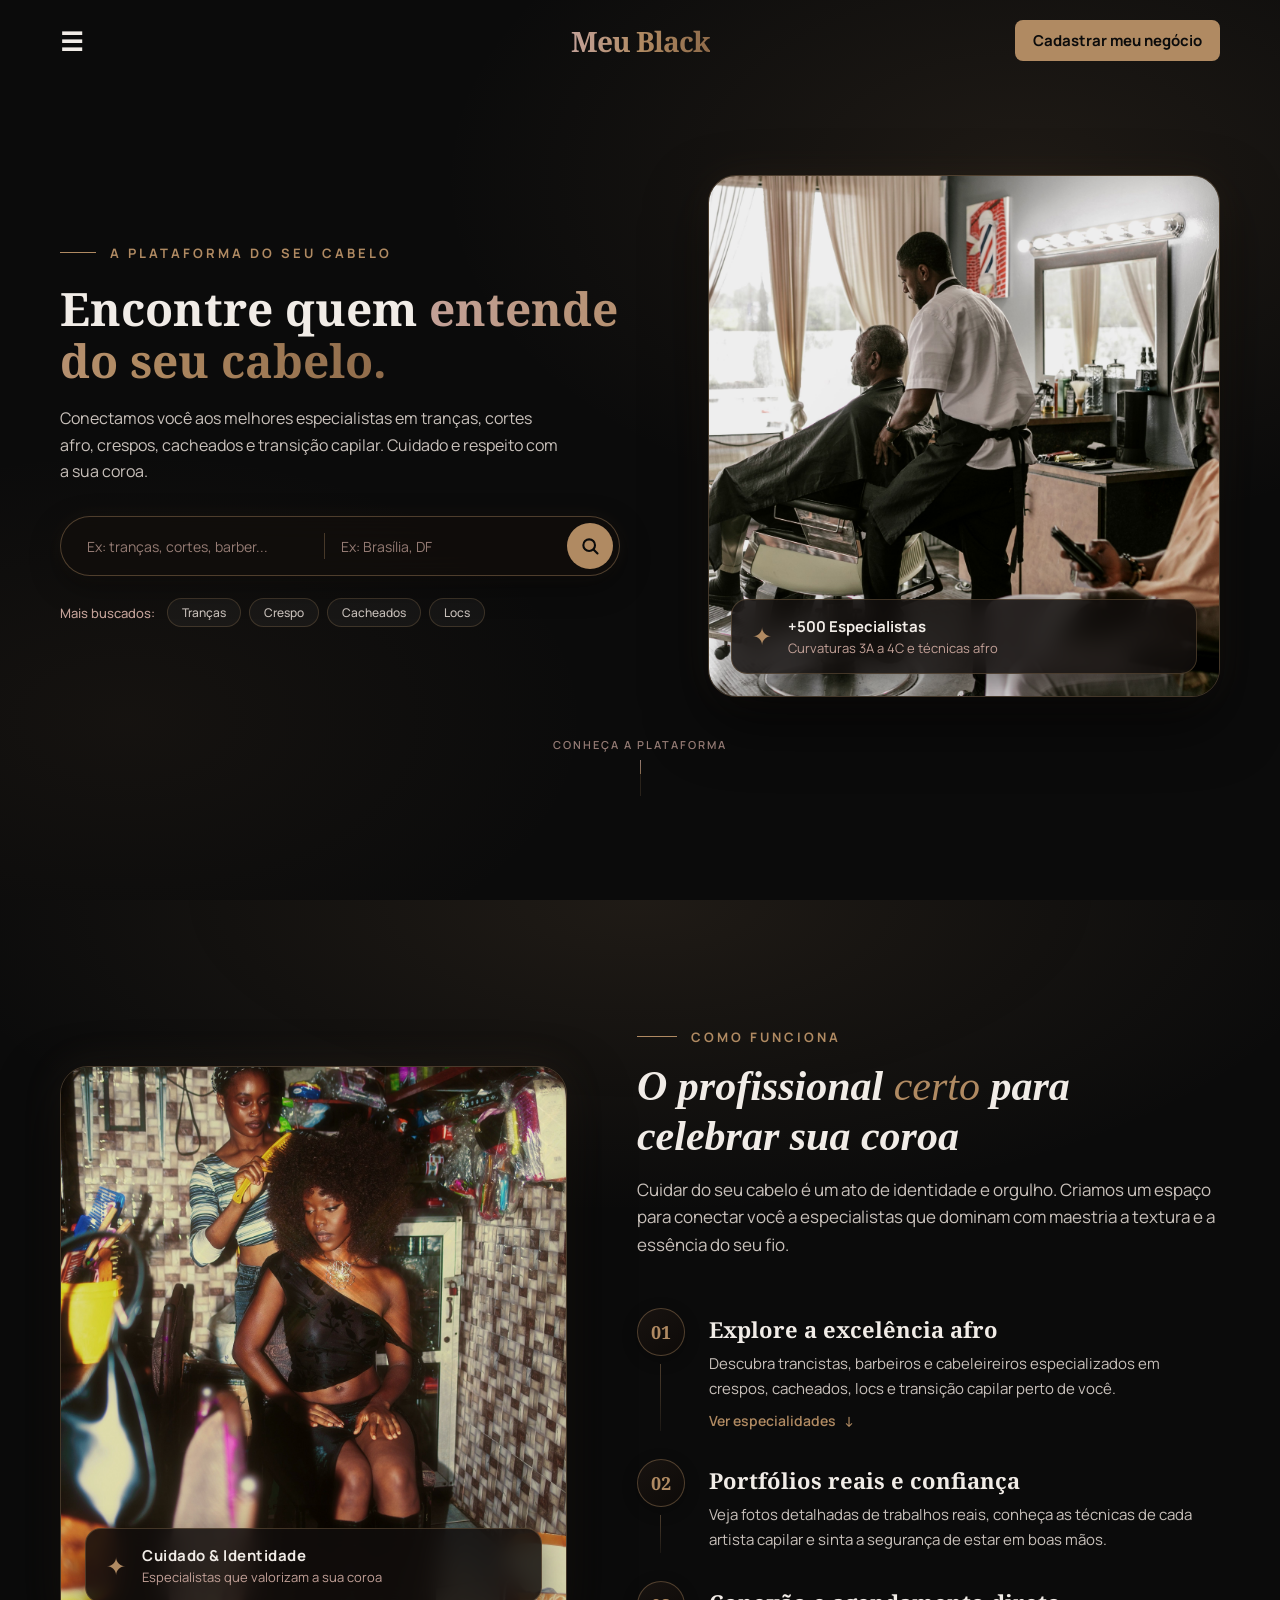
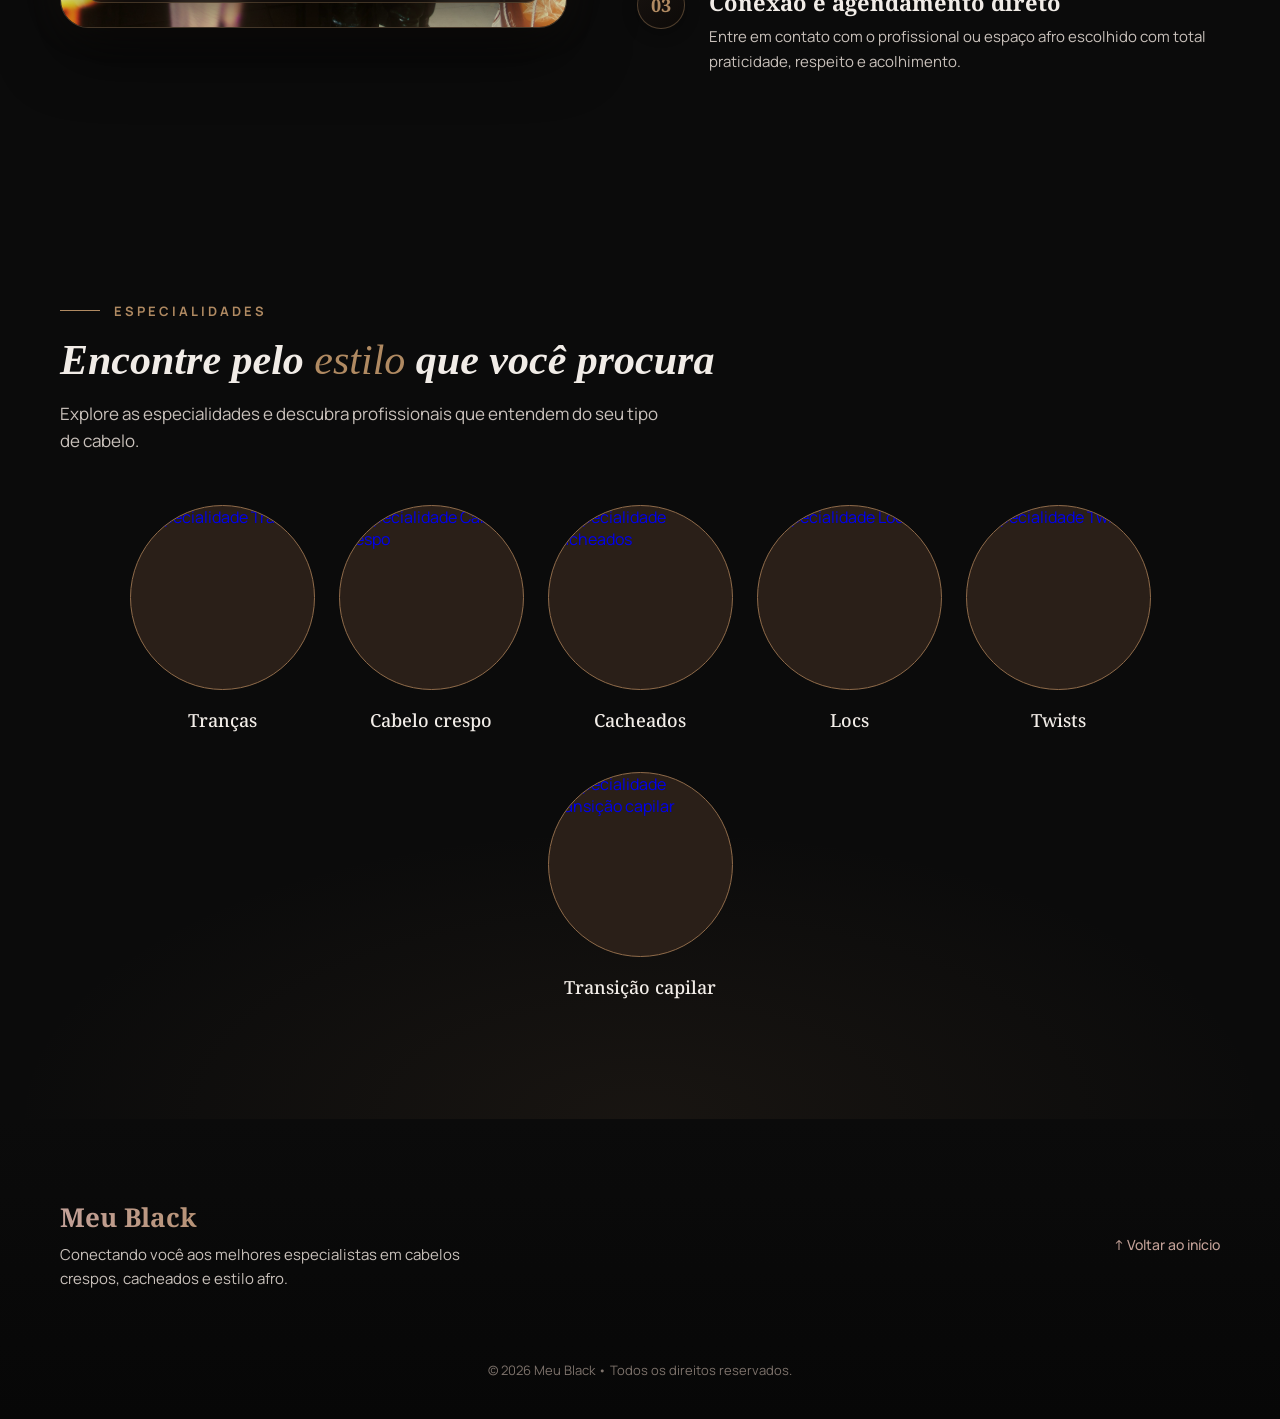
==== commit 80c6fe35: "Update and improves" ====
--- a/index.html
+++ b/index.html
@@ -39,53 +39,88 @@
     </aside>
 
     <section class="hero" id="inicio">
-      <div class="hero-text">
-        <h2>
-          Encontre quem
-          <span>entende do seu cabelo.</span>
-        </h2>
-        <div class="hero-search">
-          <div class="search-group">
-            <label for="servico" class="sr-only">O que você procura?</label>
-            <input
-              type="text"
-              id="servico"
-              placeholder="Ex: tranças, cortes, barber..."
-            />
-          </div>
-
-          <div class="divisor"></div>
-
-          <div class="search-group">
-            <label for="localizacao" class="sr-only">Onde?</label>
-            <input
-              type="text"
-              id="localizacao"
-              placeholder="Ex: Brasília, DF"
-            />
-          </div>
-          <button type="button" class="btn-buscar" aria-label="Buscar">
-            <svg
-              width="20"
-              height="20"
-              viewBox="0 0 24 24"
-              fill="none"
-              stroke="currentColor"
-              stroke-width="2.5"
-              stroke-linecap="round"
-            >
-              <circle cx="11" cy="11" r="7" />
-              <line x1="16.5" y1="16.5" x2="21" y2="21" />
-            </svg>
-          </button>
-        </div>
-      </div>
-
-      <div class="hero-image">
-        <img
-          src="img/pexels-rdne-7697230.jpg"
-          alt="Profissional especializado em cabelos crespos"
-        />
+      <div class="hero-container">
+        <!-- Conteúdo de Busca e Mensagem -->
+        <div class="hero-conteudo">
+          <span class="hero-rotulo">A PLATAFORMA DO SEU CABELO</span>
+
+          <h2>
+            Encontre quem
+            <span>entende do seu cabelo.</span>
+          </h2>
+
+          <p class="hero-descricao">
+            Conectamos você aos melhores especialistas em tranças, cortes afro,
+            crespos, cacheados e transição capilar. Cuidado e respeito com a sua
+            coroa.
+          </p>
+
+          <form class="hero-search" action="profissionais.html" method="GET">
+            <div class="search-group">
+              <label for="servico" class="sr-only">O que você procura?</label>
+              <input
+                type="text"
+                id="servico"
+                name="servico"
+                placeholder="Ex: tranças, cortes, barber..."
+              />
+            </div>
+
+            <div class="divisor"></div>
+
+            <div class="search-group">
+              <label for="localizacao" class="sr-only">Onde?</label>
+              <input
+                type="text"
+                id="localizacao"
+                name="localizacao"
+                placeholder="Ex: Brasília, DF"
+              />
+            </div>
+
+            <button type="submit" class="btn-buscar" aria-label="Buscar">
+              <svg
+                width="20"
+                height="20"
+                viewBox="0 0 24 24"
+                fill="none"
+                stroke="currentColor"
+                stroke-width="2.5"
+                stroke-linecap="round"
+              >
+                <circle cx="11" cy="11" r="7" />
+                <line x1="16.5" y1="16.5" x2="21" y2="21" />
+              </svg>
+            </button>
+          </form>
+
+          <div class="hero-tags">
+            <span>Mais buscados:</span>
+            <div class="hero-tags-lista">
+              <a href="profissionais.html?servico=trancas">Tranças</a>
+              <a href="profissionais.html?servico=crespo">Crespo</a>
+              <a href="profissionais.html?servico=cacheados">Cacheados</a>
+              <a href="profissionais.html?servico=locs">Locs</a>
+            </div>
+          </div>
+        </div>
+
+        <!-- Coluna da Foto Editorial -->
+        <div class="hero-imagem-col">
+          <div class="hero-moldura">
+            <img
+              src="img/pexels-rdne-7697230.jpg"
+              alt="Profissional especializado em estética e cabelos afro"
+            />
+            <div class="hero-badge">
+              <span class="badge-icone">&#10022;</span>
+              <div>
+                <strong>+500 Especialistas</strong>
+                <p>Curvaturas 3A a 4C e técnicas afro</p>
+              </div>
+            </div>
+          </div>
+        </div>
       </div>
 
       <div class="hero-scroll">
@@ -94,7 +129,8 @@
           class="hero-scroll-btn"
           aria-label="Rolar para Como funciona"
         >
-          
+          <span>Conheça a plataforma</span>
+          <div class="scroll-linha"></div>
         </a>
       </div>
     </section>
--- a/style.css
+++ b/style.css
@@ -13,40 +13,53 @@
   --cor-bronze: #b08a62;
   --cor-bronze-escuro: #8f6b4a;
   --cor-texto: #f1ece7;
+  --cor-texto-suave: #c9c1bb;
   --cor-fundo: #0b0b0b;
-}
-
-/* ========================================
-   BASE
-======================================== */
-
-html {
-  scroll-behavior: smooth;
-}
-
-body {
-  min-height: 100vh;
-  background: #0b0b0b;
-  font-family: "Manrope", sans-serif;
-}
-
-h1,
-h2,
-h3 {
-  font-family: "Noto Serif", serif;
-}
-
-h1 {
-  font-size: 28px;
-  font-weight: 700;
-  letter-spacing: -1px;
-  background: linear-gradient(
+  --gradiente-bronze: linear-gradient(
     90deg,
     var(--cor-destaque),
     var(--cor-bronze),
     var(--cor-bronze-escuro)
   );
+}
+
+/* ========================================
+   BASE
+======================================== */
+
+html {
+  scroll-behavior: smooth;
+}
+
+@media (prefers-reduced-motion: reduce) {
+  html {
+    scroll-behavior: auto;
+  }
+
+  * {
+    transition-duration: 0.01ms !important;
+  }
+}
+
+body {
+  min-height: 100vh;
+  background: var(--cor-fundo);
+  font-family: "Manrope", sans-serif;
+}
+
+h1,
+h2,
+h3 {
+  font-family: "Noto Serif", serif;
+}
+
+h1 {
+  font-size: 28px;
+  font-weight: 700;
+  letter-spacing: -1px;
+  background: var(--gradiente-bronze);
   -webkit-background-clip: text;
+  background-clip: text;
   -webkit-text-fill-color: transparent;
 }
 
@@ -68,6 +81,13 @@
   transform: translateY(-2px);
 }
 
+/* foco visível para navegação por teclado */
+a:focus-visible,
+button:focus-visible {
+  outline: 2px solid var(--cor-bronze);
+  outline-offset: 3px;
+}
+
 /* esconde o label da tela, mas mantém para leitores de tela */
 .sr-only {
   position: absolute;
@@ -151,89 +171,104 @@
   position: relative;
   min-height: 100vh;
   display: flex;
-  align-items: flex-end;
-  padding: 140px 60px 60px;
+  flex-direction: column;
+  justify-content: center;
+  padding: 130px 60px 60px;
+  background:
+    radial-gradient(
+      ellipse 70% 60% at 80% 20%,
+      rgba(176, 138, 98, 0.12) 0%,
+      transparent 65%
+    ),
+    radial-gradient(
+      ellipse 60% 50% at 10% 80%,
+      rgba(143, 107, 74, 0.08) 0%,
+      transparent 60%
+    ),
+    var(--cor-fundo);
   overflow: hidden;
 }
 
-.hero-text {
-  position: relative;
-  z-index: 1;
-  max-width: 520px;
-  text-align: left;
+.hero-container {
+  max-width: 1200px;
+  width: 100%;
+  margin: 0 auto;
+  display: grid;
+  grid-template-columns: 1.15fr 1fr;
+  gap: 60px;
+  align-items: center;
+}
+
+.hero-conteudo {
+  display: flex;
+  flex-direction: column;
+  align-items: flex-start;
+}
+
+/* Rótulo refinado no topo do hero */
+.hero-rotulo {
+  color: var(--cor-bronze);
+  font-size: 13px;
+  font-weight: 700;
+  letter-spacing: 3px;
+  display: inline-flex;
+  align-items: center;
+  gap: 14px;
+  margin-bottom: 20px;
+}
+
+.hero-rotulo::before {
+  content: "";
+  width: 36px;
+  height: 1px;
+  background: var(--cor-bronze);
 }
 
 .hero h2 {
   color: var(--cor-texto);
-  font-size: 40px;
+  font-size: 46px;
   line-height: 1.15;
-  margin-bottom: 20px;
+  margin-bottom: 18px;
 }
 
 .hero h2 span {
-  background: linear-gradient(
-    90deg,
-    var(--cor-destaque),
-    var(--cor-bronze),
-    var(--cor-bronze-escuro)
-  );
+  background: var(--gradiente-bronze);
   -webkit-background-clip: text;
+  background-clip: text;
   -webkit-text-fill-color: transparent;
 }
 
-/* imagem de fundo */
-.hero-image {
-  position: absolute;
-  inset: 0;
-  z-index: 0;
-}
-
-.hero-image img {
+.hero-descricao {
+  color: var(--cor-texto-suave);
+  font-size: 16px;
+  line-height: 1.65;
+  max-width: 500px;
+  margin-bottom: 32px;
+}
+
+/* Barra de busca estilizada em Dark Glass Bronze */
+.hero-search {
+  display: flex;
+  align-items: center;
   width: 100%;
-  height: 100%;
-  object-fit: cover;
-  object-position: 70% center;
-  filter: brightness(0.75);
-}
-
-/* camadas escuras: topo (para o cabeçalho) e esquerda (para o texto) */
-.hero-image::after {
-  content: "";
-  position: absolute;
-  inset: 0;
-  background:
-    linear-gradient(
-      to bottom,
-      rgba(11, 11, 11, 0.15) 0%,
-      transparent 25%,
-      transparent 65%,
-      #0b0b0b 100%
-    ),
-    linear-gradient(
-      90deg,
-      #0b0b0b 0%,
-      rgba(11, 11, 11, 0.25) 35%,
-      rgba(11, 11, 11, 0.15) 70%,
-      transparent 100%
-    );
-}
-
-/* barra de busca */
-.hero-search {
-  display: flex;
-  align-items: center;
-  width: 100%;
-  max-width: 600px;
-  margin-bottom: 30px;
-  padding: 6px 6px 6px 24px;
-  border: 1px solid var(--cor-bronze-escuro);
+  max-width: 560px;
+  padding: 6px 6px 6px 20px;
+  border: 1px solid rgba(176, 138, 98, 0.4);
   border-radius: 999px;
-  background-color: rgba(11, 11, 11, 0.5);
-  transition: 0.3s;
+  background: rgba(18, 14, 11, 0.75);
+  backdrop-filter: blur(14px);
+  -webkit-backdrop-filter: blur(14px);
+  box-shadow:
+    0 10px 30px rgba(0, 0, 0, 0.4),
+    0 0 20px rgba(176, 138, 98, 0.08);
+  transition: 0.3s ease;
 }
 
 .hero-search:focus-within {
   border-color: var(--cor-bronze);
+  box-shadow:
+    0 12px 35px rgba(0, 0, 0, 0.5),
+    0 0 25px rgba(176, 138, 98, 0.2);
 }
 
 .search-group {
@@ -242,43 +277,141 @@
 
 .search-group input {
   width: 100%;
-  padding: 12px 8px;
+  padding: 10px 6px;
   border: none;
   background: transparent;
   color: var(--cor-texto);
   font-family: "Manrope", sans-serif;
-  font-size: 15px;
+  font-size: 14px;
   outline: none;
 }
 
 .search-group input::placeholder {
-  color: #c3a198;
+  color: rgba(195, 161, 152, 0.75);
 }
 
 .divisor {
   width: 1px;
-  height: 28px;
-  margin: 0 12px;
-  background-color: var(--cor-bronze-escuro);
+  height: 26px;
+  margin: 0 10px;
+  background-color: rgba(176, 138, 98, 0.35);
 }
 
 .btn-buscar {
   display: flex;
   align-items: center;
   justify-content: center;
-  width: 48px;
-  height: 48px;
+  flex-shrink: 0;
+  width: 46px;
+  height: 46px;
   padding: 0;
   border-radius: 50%;
 }
 
-/* indicador de scroll no hero */
+/* Tags de acesso rápido abaixo da busca */
+.hero-tags {
+  display: flex;
+  align-items: center;
+  flex-wrap: wrap;
+  gap: 12px;
+  margin-top: 22px;
+}
+
+.hero-tags > span {
+  color: var(--cor-destaque);
+  font-size: 13px;
+  font-weight: 500;
+}
+
+.hero-tags-lista {
+  display: flex;
+  flex-wrap: wrap;
+  gap: 8px;
+}
+
+.hero-tags-lista a {
+  color: var(--cor-texto-suave);
+  background: rgba(255, 255, 255, 0.04);
+  border: 1px solid rgba(176, 138, 98, 0.25);
+  padding: 5px 14px;
+  border-radius: 999px;
+  font-size: 12px;
+  font-weight: 500;
+  text-decoration: none;
+  transition: 0.25s ease;
+}
+
+.hero-tags-lista a:hover {
+  color: var(--cor-fundo);
+  background: var(--cor-bronze);
+  border-color: var(--cor-bronze);
+  transform: translateY(-2px);
+}
+
+/* Moldura Editorial da Imagem do Hero */
+.hero-imagem-col {
+  position: relative;
+}
+
+.hero-moldura {
+  position: relative;
+  border-radius: 28px;
+  overflow: hidden;
+  border: 1px solid rgba(176, 138, 98, 0.35);
+  box-shadow:
+    0 25px 60px rgba(0, 0, 0, 0.6),
+    0 0 40px rgba(176, 138, 98, 0.1);
+}
+
+.hero-moldura img {
+  width: 100%;
+  height: 520px;
+  object-fit: cover;
+  object-position: center 30%;
+  display: block;
+  filter: brightness(0.92) contrast(1.05);
+  transition: transform 0.6s ease;
+}
+
+.hero-moldura:hover img {
+  transform: scale(1.03);
+}
+
+.hero-badge {
+  position: absolute;
+  bottom: 22px;
+  left: 22px;
+  right: 22px;
+  padding: 16px 20px;
+  background: rgba(17, 14, 12, 0.85);
+  backdrop-filter: blur(12px);
+  -webkit-backdrop-filter: blur(12px);
+  border: 1px solid rgba(176, 138, 98, 0.3);
+  border-radius: 16px;
+  display: flex;
+  align-items: center;
+  gap: 16px;
+  box-shadow: 0 10px 30px rgba(0, 0, 0, 0.4);
+}
+
+.hero-badge strong {
+  display: block;
+  color: var(--cor-texto);
+  font-size: 15px;
+  font-weight: 700;
+}
+
+.hero-badge p {
+  color: var(--cor-destaque);
+  font-size: 13px;
+  margin: 2px 0 0;
+}
+
+/* Indicador de scroll no rodapé do hero */
 .hero-scroll {
-  position: absolute;
-  bottom: 24px;
-  left: 50%;
-  transform: translateX(-50%);
-  z-index: 2;
+  display: flex;
+  justify-content: center;
+  margin-top: 40px;
 }
 
 .hero-scroll-btn {
@@ -317,11 +450,7 @@
   left: 0;
   width: 100%;
   height: 14px;
-  background: linear-gradient(
-    to bottom,
-    var(--cor-destaque),
-    var(--cor-bronze)
-  );
+  background: linear-gradient(to bottom, var(--cor-destaque), var(--cor-bronze));
   animation: scrollDescer 2.2s cubic-bezier(0.65, 0, 0.35, 1) infinite;
 }
 
@@ -340,24 +469,21 @@
 }
 
 /* ========================================
-   SEÇÕES (recursos, especialidades, profissionais)
+   SEÇÕES (sem linhas divisórias)
 ======================================== */
 
 .recursos {
-  position: relative;
-  padding: 120px 60px 100px;
+  padding: 120px 60px;
   background:
     radial-gradient(
       ellipse 80% 50% at 50% 0%,
       rgba(176, 138, 98, 0.12) 0%,
       rgba(11, 11, 11, 0) 70%
     ),
-    #0b0b0b;
-  border-top: 1px solid rgba(176, 138, 98, 0.18);
+    var(--cor-fundo);
 }
 
 .destaque {
-  position: relative;
   padding: 100px 60px 120px;
   background:
     radial-gradient(
@@ -365,14 +491,14 @@
       rgba(143, 107, 74, 0.1) 0%,
       rgba(11, 11, 11, 0) 70%
     ),
-    #0b0b0b;
-  border-top: 1px solid rgba(176, 138, 98, 0.12);
+    var(--cor-fundo);
 }
 
 .profissionais {
   padding: 100px 60px;
 }
 
+/* cabeçalho padrão de seção */
 .recursos-header,
 .destaques-header,
 .profissionais-header {
@@ -380,7 +506,7 @@
   margin-bottom: 50px;
 }
 
-/* rótulo com linha fina antes */
+/* rótulo com linha fina antes (detalhe do título, não divisória de seção) */
 .recursos-header > span,
 .destaques-header > span,
 .profissionais-header > span {
@@ -412,15 +538,6 @@
   margin: 15px 0;
 }
 
-.recursos-header p,
-.destaques-header p,
-.profissionais-header p {
-  color: #c9c1bb;
-  font-size: 17px;
-  line-height: 1.6;
-  max-width: 600px;
-}
-
 .recursos-header h2 em,
 .destaques-header h2 em,
 .profissionais-header h2 em {
@@ -429,25 +546,18 @@
   font-weight: 400;
 }
 
+.recursos-header p,
+.destaques-header p,
+.profissionais-header p {
+  color: var(--cor-texto-suave);
+  font-size: 17px;
+  line-height: 1.6;
+  max-width: 600px;
+}
+
 /* ========================================
    COMO FUNCIONA
 ======================================== */
-/* ========================================
-   COMO FUNCIONA (Layout Editorial)
-======================================== */
-
-.recursos {
-  position: relative;
-  padding: 120px 60px;
-  background:
-    radial-gradient(
-      ellipse 80% 50% at 50% 0%,
-      rgba(176, 138, 98, 0.12) 0%,
-      rgba(11, 11, 11, 0) 70%
-    ),
-    #0b0b0b;
-  border-top: 1px solid rgba(176, 138, 98, 0.18);
-}
 
 .recursos-container {
   max-width: 1200px;
@@ -458,7 +568,7 @@
   align-items: center;
 }
 
-/* Coluna da Imagem Editorial */
+/* Coluna da imagem */
 .recursos-imagem-col {
   position: relative;
 }
@@ -525,7 +635,7 @@
   margin: 2px 0 0;
 }
 
-/* Linha do Tempo Vertical dos Passos */
+/* Linha do tempo vertical */
 .recursos-timeline {
   display: flex;
   flex-direction: column;
@@ -588,7 +698,6 @@
 }
 
 .timeline-texto h3 {
-  font-family: "Noto Serif", serif;
   font-size: 22px;
   color: var(--cor-texto);
   margin-bottom: 8px;
@@ -600,7 +709,7 @@
 }
 
 .timeline-texto p {
-  color: #c9c1bb;
+  color: var(--cor-texto-suave);
   font-size: 15px;
   line-height: 1.65;
   max-width: 500px;
@@ -628,18 +737,6 @@
 
 .recurso-link:hover span {
   transform: translateY(3px);
-}
-
-/* Responsividade Mobile e Tablet */
-@media (max-width: 980px) {
-  .recursos-container {
-    grid-template-columns: 1fr;
-    gap: 45px;
-  }
-
-  .recursos-moldura img {
-    height: 400px;
-  }
 }
 
 /* ========================================
@@ -681,7 +778,7 @@
   transition: transform 0.5s ease;
 }
 
-/* ao passar o mouse: círculo sobe e ganha um anel duplo */
+/* hover: círculo sobe e ganha um anel duplo */
 .destaque-card:hover .arco {
   border-color: var(--cor-bronze);
   transform: translateY(-8px);
@@ -708,7 +805,7 @@
 }
 
 /* ========================================
-   PROFISSIONAIS (usado na futura página de resultados)
+   PROFISSIONAIS (página de resultados)
 ======================================== */
 
 .profissionais-lista {
@@ -757,7 +854,7 @@
 }
 
 .pro-cidade {
-  color: #c9c1bb;
+  color: var(--cor-texto-suave);
   font-size: 14px;
 }
 
@@ -788,7 +885,7 @@
 }
 
 .sem-resultado {
-  color: #c9c1bb;
+  color: var(--cor-texto-suave);
   font-size: 16px;
 }
 
@@ -818,7 +915,11 @@
   background: #14100d;
   border-right: 1px solid var(--cor-bronze-escuro);
   transform: translateX(-100%);
-  transition: transform 0.3s ease;
+  /* fechado: some para o Tab e leitores de tela */
+  visibility: hidden;
+  transition:
+    transform 0.3s ease,
+    visibility 0s linear 0.3s;
 }
 
 .menu-lateral nav {
@@ -858,6 +959,10 @@
 /* estado aberto: o JS adiciona a classe "aberto" */
 .menu-lateral.aberto {
   transform: translateX(0);
+  visibility: visible;
+  transition:
+    transform 0.3s ease,
+    visibility 0s;
 }
 
 .menu-overlay.aberto {
@@ -870,7 +975,6 @@
 ======================================== */
 
 .rodape {
-  border-top: 1px solid rgba(176, 138, 98, 0.2);
   background: linear-gradient(180deg, #0b0b0b 0%, #070707 100%);
   padding: 80px 60px 40px;
 }
@@ -882,16 +986,19 @@
   flex-wrap: wrap;
   gap: 30px;
   padding-bottom: 40px;
-  border-bottom: 1px solid rgba(176, 138, 98, 0.15);
 }
 
 .rodape-logo h2 {
   font-size: 26px;
   margin-bottom: 8px;
+  background: var(--gradiente-bronze);
+  -webkit-background-clip: text;
+  background-clip: text;
+  -webkit-text-fill-color: transparent;
 }
 
 .rodape-logo p {
-  color: #c9c1bb;
+  color: var(--cor-texto-suave);
   font-size: 15px;
   max-width: 440px;
   line-height: 1.6;
@@ -917,22 +1024,6 @@
   transform: translateY(-2px);
 }
 
-.rodape-acoes .botao {
-  background-color: var(--cor-bronze);
-  color: var(--cor-fundo);
-  padding: 12px 22px;
-  border-radius: 8px;
-  font-weight: 700;
-  text-decoration: none;
-  font-size: 15px;
-  transition: 0.3s;
-}
-
-.rodape-acoes .botao:hover {
-  background-color: var(--cor-destaque);
-  transform: translateY(-2px);
-}
-
 .rodape-copy {
   padding-top: 30px;
   text-align: center;
@@ -941,32 +1032,124 @@
 }
 
 /* ========================================
-   RESPONSIVIDADE (Scroll & Layout)
+   RESPONSIVIDADE
 ======================================== */
 
-@media (max-width: 900px) {
-  .recursos-cards {
+/* Tablet */
+@media (max-width: 980px) {
+  .hero-container,
+  .recursos-container {
     grid-template-columns: 1fr;
-    gap: 30px;
-    border-top: none;
-  }
-
-  .recurso-card {
-    padding: 24px 0;
-    border-top: 1px solid rgba(176, 138, 98, 0.25);
-  }
-
-  .recurso-card + .recurso-card {
-    padding-left: 0;
-    border-left: none;
+    gap: 45px;
+  }
+
+  .hero {
+    padding: 120px 30px 60px;
+  }
+
+  .hero-moldura img,
+  .recursos-moldura img {
+    height: 400px;
   }
 
   .hero-scroll {
     display: none;
   }
-
+}
+
+@media (max-width: 900px) {
   .rodape-conteudo {
     flex-direction: column;
     align-items: flex-start;
   }
 }
+
+/* Celular */
+@media (max-width: 600px) {
+  header {
+    padding: 16px 20px;
+  }
+
+  h1 {
+    font-size: 22px;
+  }
+
+  .acoes .botao {
+    padding: 8px 12px;
+    font-size: 13px;
+  }
+
+  .hero {
+    padding: 100px 20px 40px;
+  }
+
+  .hero h2 {
+    font-size: 30px;
+  }
+
+  .hero-moldura img {
+    height: 300px;
+  }
+
+  /* busca empilhada: campos um sobre o outro e botão largo */
+  .hero-search {
+    flex-wrap: wrap;
+    padding: 8px 12px;
+    border-radius: 24px;
+  }
+
+  .search-group {
+    flex: 1 1 100%;
+  }
+
+  .divisor {
+    width: 100%;
+    height: 1px;
+    margin: 0;
+  }
+
+  .btn-buscar {
+    width: 100%;
+    height: 46px;
+    margin-top: 8px;
+    border-radius: 12px;
+  }
+
+  .recursos,
+  .destaque,
+  .profissionais {
+    padding: 70px 20px;
+  }
+
+  .recursos-header h2,
+  .destaques-header h2,
+  .profissionais-header h2 {
+    font-size: 30px;
+  }
+
+  .recursos-header p,
+  .destaques-header p,
+  .profissionais-header p {
+    font-size: 16px;
+  }
+
+  .recursos-moldura img {
+    height: 320px;
+  }
+
+  .timeline-texto h3 {
+    font-size: 19px;
+  }
+
+  .destaques-cards {
+    gap: 28px 16px;
+  }
+
+  .destaque-card {
+    width: calc(50% - 8px);
+  }
+
+  .rodape {
+    padding: 60px 20px 30px;
+  }
+}
